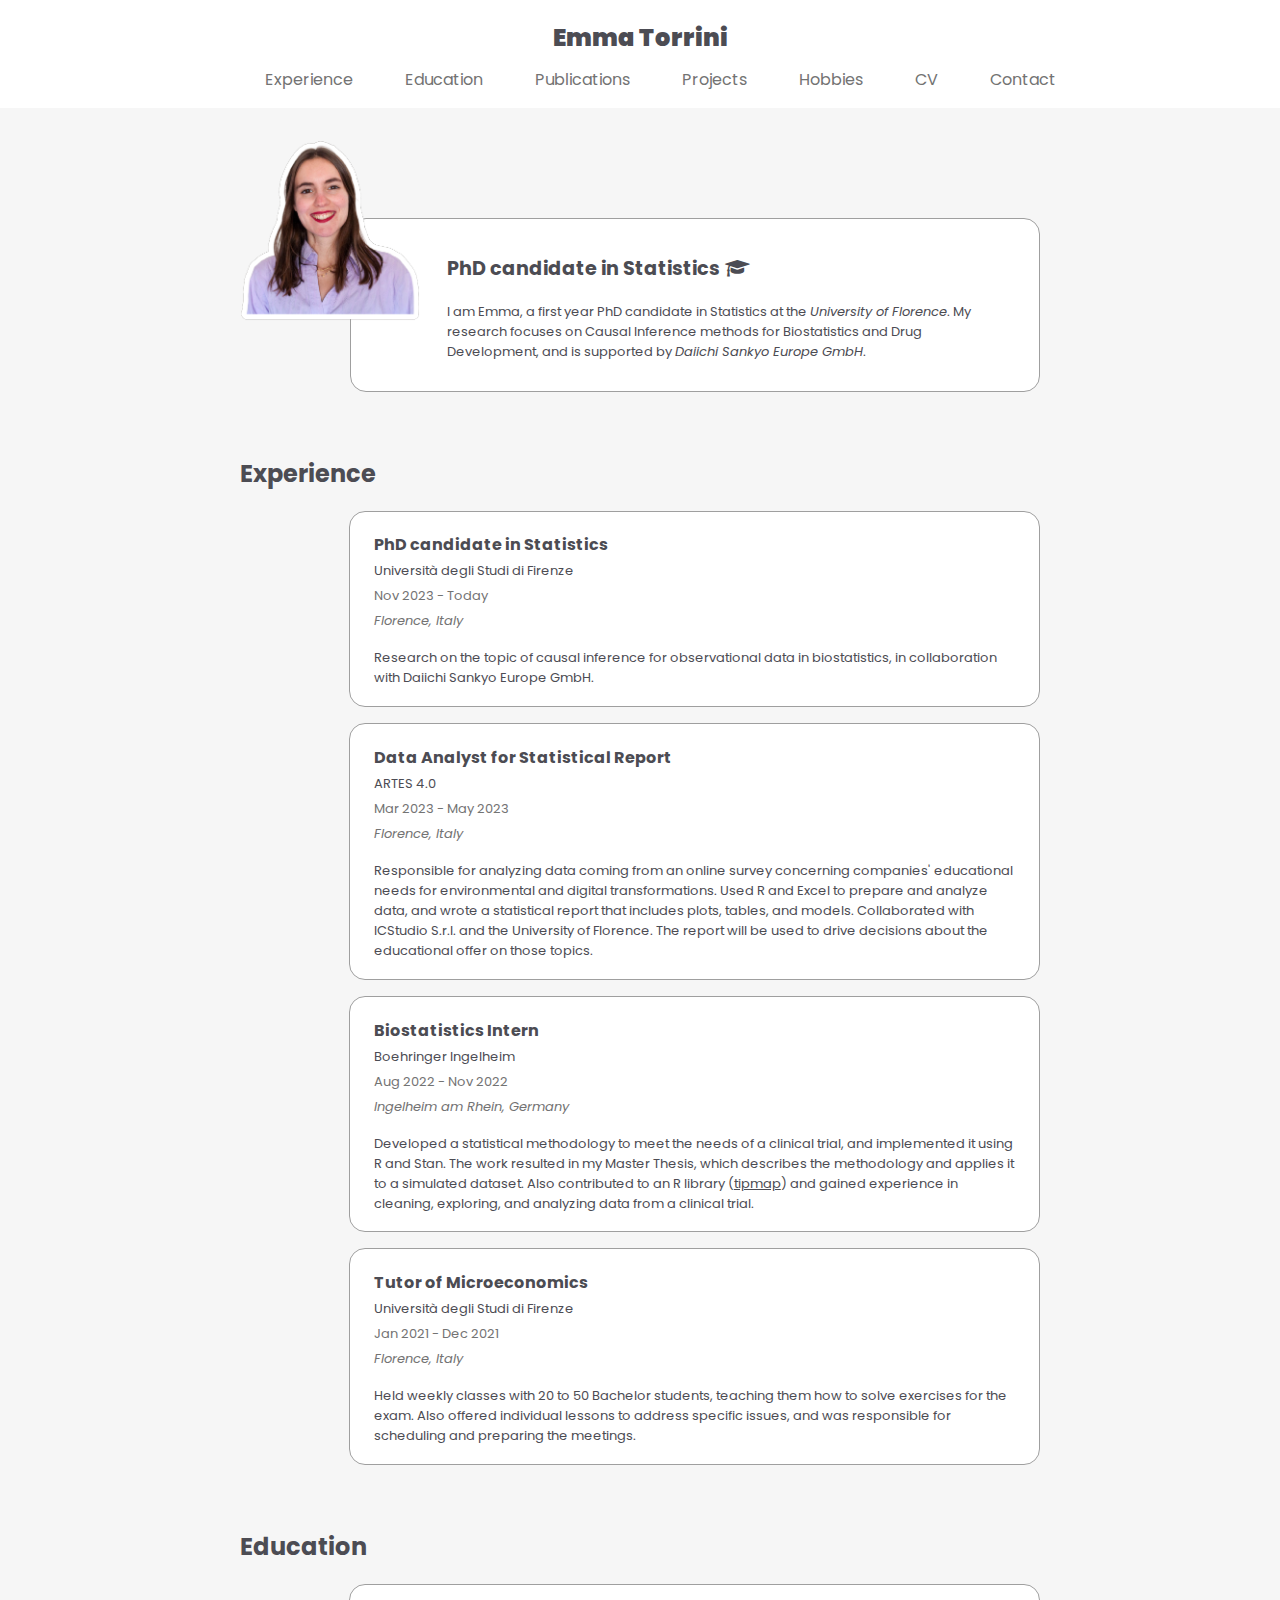
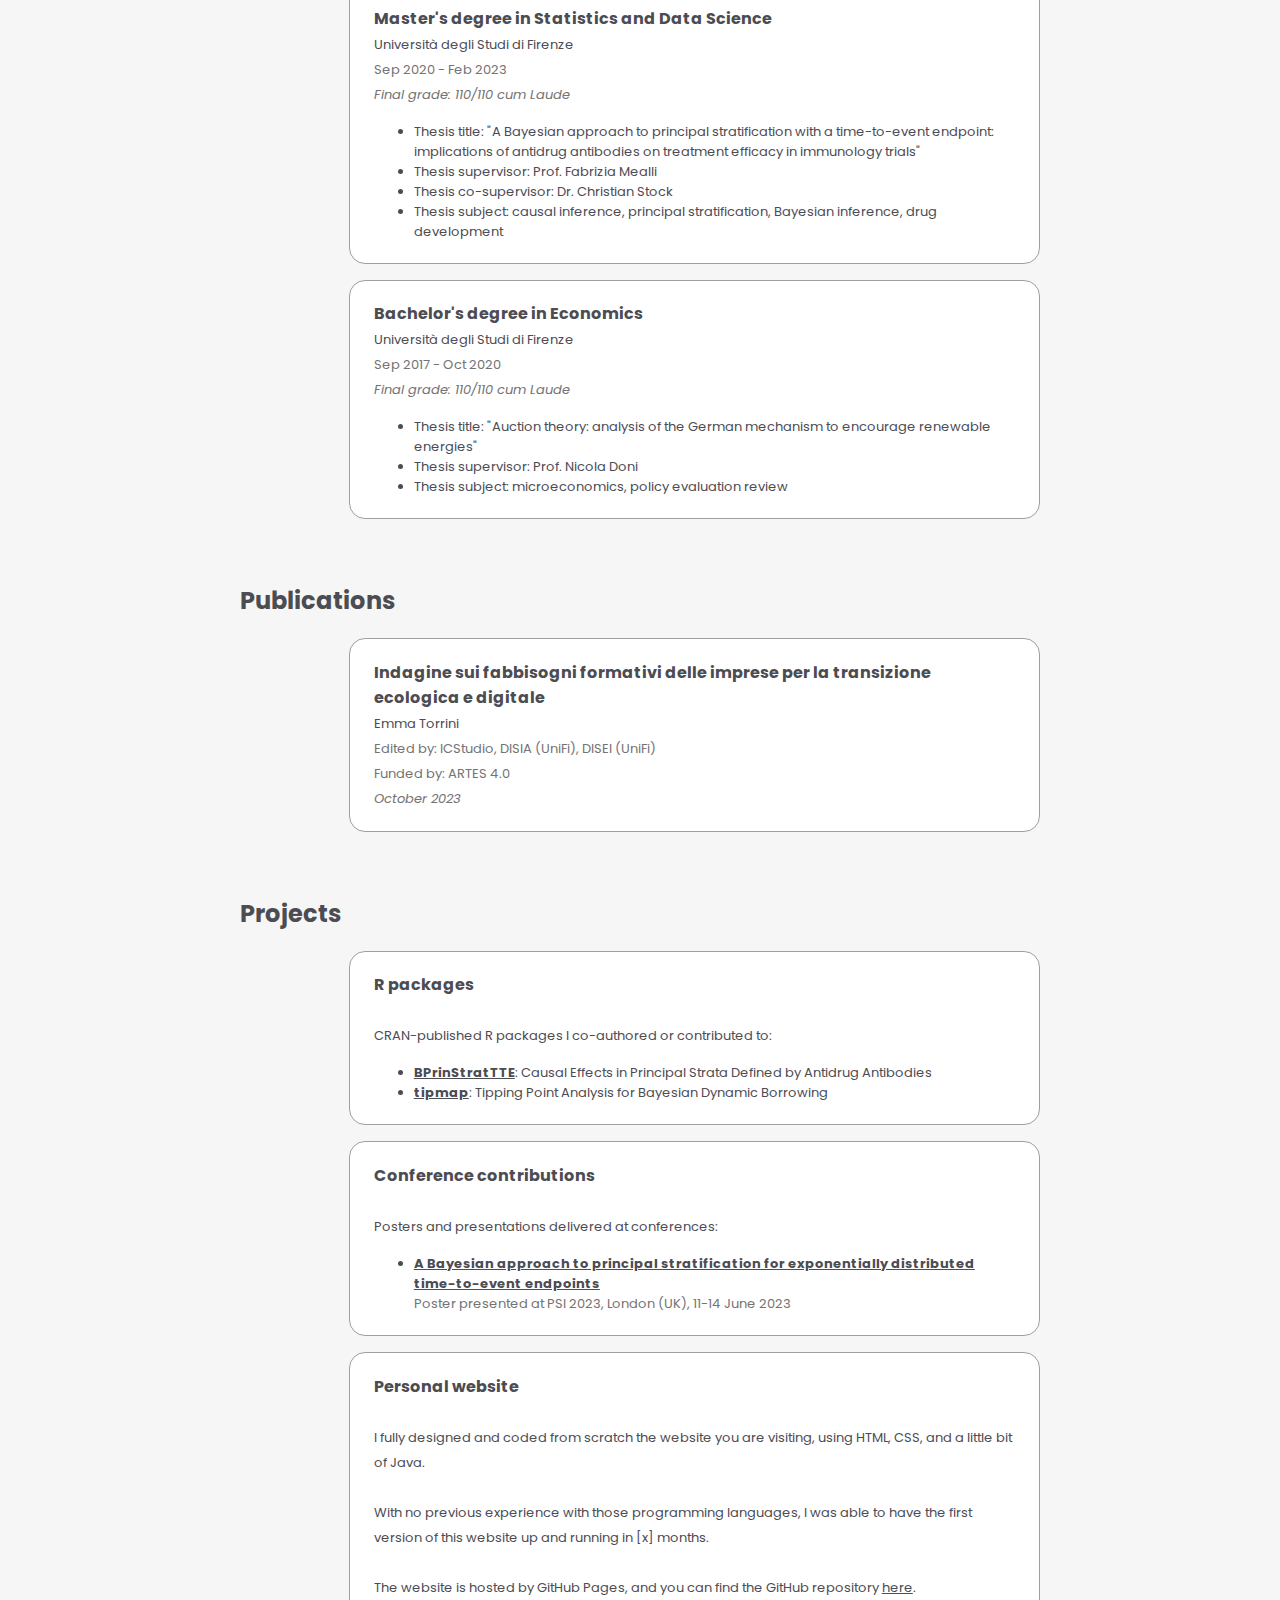
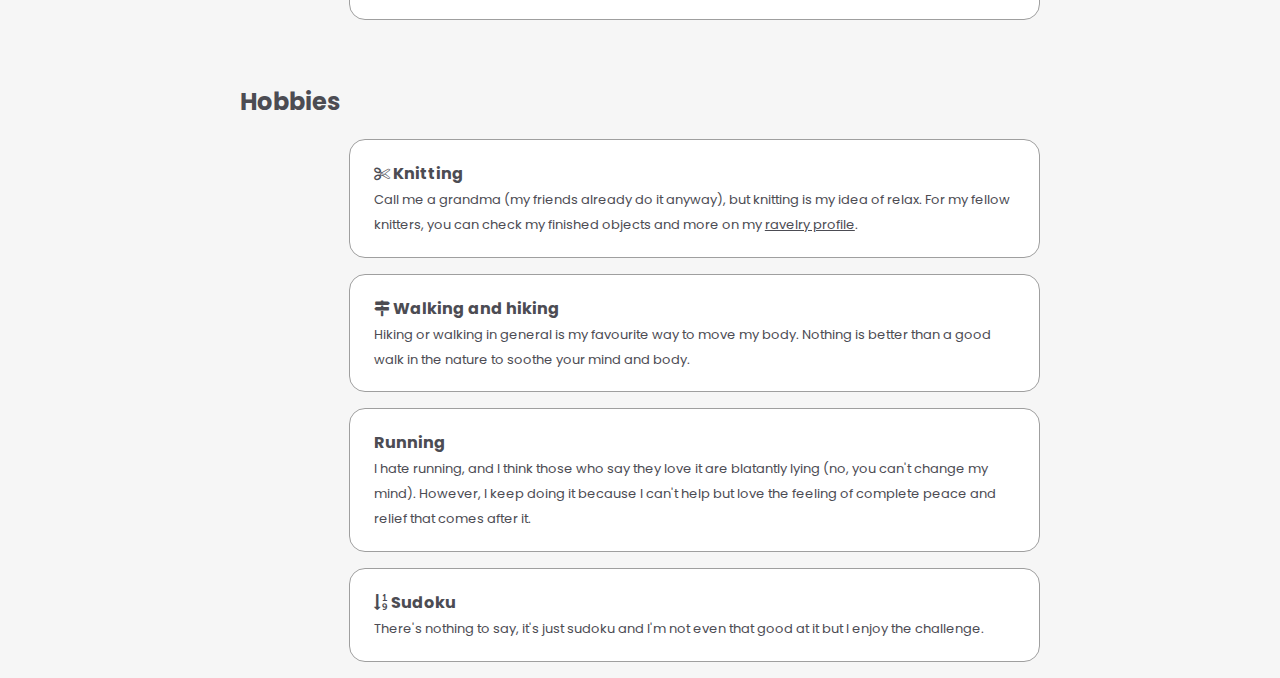
==== index.html @ 738a7b04 "added content to sections" ====
<!DOCTYPE html>
<html lang="en">
<head>
    <meta charset="UTF-8">
    <meta name="viewport" content="width=device-width, initial-scale=1.0">
    <!--Page title-->
    <title>Emma Torrini</title>
    <!--Link to CSS file-->
    <link rel="stylesheet" href="./styles.css">
    <!--Link to Poppins font-->
    <link href='https://fonts.googleapis.com/css?family=Poppins' rel='stylesheet'>
    <!--Link to have FA4 icons-->
    <link rel="stylesheet" href="https://cdnjs.cloudflare.com/ajax/libs/font-awesome/4.7.0/css/font-awesome.min.css">
    <!--Link to have Google icons-->
    <link href="https://fonts.googleapis.com/icon?family=Material+Icons" rel="stylesheet">
</head>
<body>

    <!--NAVIGATION BAR-->
    <header>
        <li id="name"><a href="#headshot" onclick=hideSidebar()><h2><strong>Emma Torrini</strong></h2></a></li>
        <nav>
            <!--Vertical navbar (smaller screens)-->
            <ul class="side-bar">
                <li onclick=hideSidebar()><a href="#"><i class="fa fa-remove"></i></a></li>
                <li><a href="#experience" onclick=hideSidebar()>Experience</a></li>
                <li><a href="#education" onclick=hideSidebar()>Education</a></li>
                <li><a href="#publications" onclick=hideSidebar()>Publications</a></li>
                <li><a href="#projects" onclick=hideSidebar()>Projects</a></li>
                <li><a href="#hobbies" onclick=hideSidebar()>Hobbies</a></li>
                <li><a href="#" onclick=hideSidebar()>CV</a></li>
                <li><a href="#" onclick=hideSidebar()>Contact</a></li>
            </ul>
            <!--Horizontal navbar (wider screens)-->
            <ul>
                <li class="hide-on-mobile"><a href="#experience">Experience</a></li>
                <li class="hide-on-mobile"><a href="#education">Education</a></li>
                <li class="hide-on-mobile"><a href="#publications">Publications</a></li>
                <li class="hide-on-mobile"><a href="#projects">Projects</a></li>
                <li class="hide-on-mobile"><a href="#hobbies">Hobbies</a></li>
                <li class="hide-on-mobile"><a href="#">CV</a></li>
                <li class="hide-on-mobile"><a href="#">Contact</a></li>
                <li class="menu-button" onclick=showSidebar()><a href="#"><i class="fa fa-navicon"></i></a></li>
            </ul>
        </nav>
    </header>

    <!---PRESENTATION-->
    <div>
        <!--Presentation-->
        <div class="presentation">
            <!--Photo (to add contacts see: notion > phd > projects > personal website > icons)-->
            <div>
                <img id="headshot" class="anchor"
                     src="resources/headshot-outline.png" alt="Image">
            </div>
            <!--Presentation-->
            <div id="pres-box">
                <p id="my-title"><strong>PhD candidate in Statistics</strong> 
                                 <i class="fa fa-graduation-cap"></i>
                </p>
                <p id="who-am-i">
                    I am Emma, a first year PhD candidate in Statistics at the <em>University of Florence</em>. 
                    My research focuses on Causal Inference methods for Biostatistics and Drug Development, and is supported by <em>Daiichi Sankyo Europe GmbH</em>. 
                </p>
            </div>
        </div>

        <!--EXPERIENCE-->
        <div class="two-col anchor" id="experience">
            <div>
                <h2>Experience</h2>
            </div>
            <!--Phd Statistics-->
            <div class="white-box">
                <p>
                    <strong>PhD candidate in Statistics</strong> <br>
                    <span class="institution">Università degli Studi di Firenze</span> <br>
                    <span class="details">
                        Nov 2023 - Today <br>
                        <em>Florence, Italy</em>
                    </span>
                </p>
                <p class="description">
                    Research on the topic of causal inference for observational data in biostatistics, in collaboration with Daiichi Sankyo Europe GmbH.
                </p>
            </div>
            <!--ARTES-->
            <div class="white-box">
                <p>
                    <strong>Data Analyst for Statistical Report</strong> <br>
                    <span class="institution">ARTES 4.0</span> <br>
                    <span class="details">
                        Mar 2023 - May 2023 <br>
                        <em>Florence, Italy</em>
                    </span>
                </p>
                <p class="description">
                    Responsible for analyzing data coming from an online survey concerning companies' educational needs for environmental and digital transformations. Used R and Excel to prepare and analyze data, and wrote a statistical report that includes plots, tables, and models. Collaborated with ICStudio S.r.l. and the University of Florence. The report will be used to drive decisions about the educational offer on those topics.
                </p>
            </div>
            <!--Boehringer-->
            <div class="white-box">
                <p>
                    <strong>Biostatistics Intern</strong> <br>
                    <span class="institution">Boehringer Ingelheim</span> <br>
                    <span class="details">
                        Aug 2022 - Nov 2022 <br>
                        <em>Ingelheim am Rhein, Germany</em>
                    </span>
                </p>
                <p class="description">
                    Developed a statistical methodology to meet the needs of a clinical trial, and implemented it using R and Stan. The work resulted in my Master Thesis, which describes the methodology and applies it to a simulated dataset. Also contributed to an R library (<a href="https://cran.r-project.org/web/packages/tipmap/index.html" target="_blank">tipmap</a>) and gained experience in cleaning, exploring, and analyzing data from a clinical trial.
                </p>
            </div>
            <!--Tutor Micro-->
            <div class="white-box">
                <p>
                    <strong>Tutor of Microeconomics</strong> <br>
                    <span class="institution">Università degli Studi di Firenze</span> <br>
                    <span class="details">
                        Jan 2021 - Dec 2021 <br>
                        <em>Florence, Italy</em>
                    </span>
                </p>
                <p class="description">
                    Held weekly classes with 20 to 50 Bachelor students, teaching them how to solve exercises for the exam. Also offered individual lessons to address specific issues, and was responsible for scheduling and preparing the meetings.
                </p>
            </div>
        </div>

        <!--EDUCATION-->
        <div class="two-col following-sect anchor" id="education">
            <div>
                <h2>Education</h2>
            </div>
            <!--Magistrale-->
            <div class="white-box">
                <p>
                    <strong>Master's degree in Statistics and Data Science</strong> <br>
                    <span class="institution">Università degli Studi di Firenze</span> <br>
                    <span class="details">
                        Sep 2020 - Feb 2023 <br>
                        <em>Final grade: 110/110 cum Laude</em>
                    </span>
                </p>
                <p class="description">
                    <ul class="description">
                        <li>Thesis title: "A Bayesian approach to principal stratification with a time-to-event endpoint: implications of antidrug antibodies on treatment efficacy in immunology trials"</li>
                        <li>Thesis supervisor: Prof. Fabrizia Mealli</li>
                        <li>Thesis co-supervisor: Dr. Christian Stock</li>
                        <li>Thesis subject: causal inference, principal stratification, Bayesian inference, drug development</li>
                    </ul> 
                </p>
            </div>
            <!--Triennale-->
            <div class="white-box">
                <p>
                    <strong>Bachelor's degree in Economics</strong> <br>
                    <span class="institution">Università degli Studi di Firenze</span> <br>
                    <span class="details">
                        Sep 2017 - Oct 2020 <br>
                        <em>Final grade: 110/110 cum Laude</em>
                    </span>
                </p>
                <p class="description">
                    <ul class="description">
                        <li>Thesis title: "Auction theory: analysis of the German mechanism to encourage renewable energies"</li>
                        <li>Thesis supervisor: Prof. Nicola Doni</li>
                        <li>Thesis subject: microeconomics, policy evaluation review</li>
                    </ul> 
                </p>
            </div>
        </div>
    
        <!--PUBLICATIONS-->
        <div class="two-col following-sect anchor" id="publications">
            <div>
                <h2>Publications</h2>
            </div>
            <!--ARTES report-->
            <a class="block-link" href="pages/artes-fabbform/artes-fabbform.html">
                <div class="white-box">
                    <p>
                        <strong>Indagine sui fabbisogni formativi delle imprese per la transizione ecologica e digitale</strong> <br>
                        <span class="institution">
                            Emma Torrini
                        </span> <br>
                        <span class="details">
                            Edited by: ICStudio, DISIA (UniFi), DISEI (UniFi) <br>
                            Funded by: ARTES 4.0 <br>
                            <em>October 2023</em>
                        </span>
                    </p>
                </div>
            </a>
        </div>

        <!--PROJECTS-->
        <div class="two-col following-sect anchor" id="projects">
            <div>
                <h2>Projects</h2>
            </div>
            <!--R packages-->
            <div class="white-box">
                <p>
                    <strong>R packages</strong> <br> <br>
                    <span class="description">
                        CRAN-published R packages I co-authored or contributed to:
                    </span>
                    <ul class="description">
                        <li>
                            <a href="https://cran.r-project.org/web/packages/BPrinStratTTE/index.html" target="_blank"><strong>BPrinStratTTE</strong></a>: Causal Effects in Principal Strata Defined by Antidrug Antibodies
                        </li>
                        <li>
                            <a href="https://cran.r-project.org/web/packages/tipmap/index.html" target="_blank"><strong>tipmap</strong></a>: Tipping Point Analysis for Bayesian Dynamic Borrowing
                        </li>
                    </ul>
                </p>
            </div>
            <!--Conference contributions-->
            <div class="white-box">
                <p>
                    <strong>Conference contributions</strong> <br> <br>
                    <span class="description">
                        Posters and presentations delivered at conferences:
                    </span>
                    <ul class="description">
                        <li>
                            <a href="pages/psi-poster/psi-poster.html"><strong>A Bayesian approach to principal stratification for exponentially distributed time-to-event endpoints</strong></a> <br>
                            <span class="details">
                                Poster presented at PSI 2023, London (UK), 11-14 June 2023
                            </span>
                        </li>
                    </ul>
                </p>
            </div>
            <!--Personal website-->
            <div class="white-box">
                <p>
                    <strong>Personal website</strong> <br> <br>
                    <span class="description">
                        I fully designed and coded from scratch the website you are visiting, using HTML, CSS, and a little bit of Java. <br> <br>
                        With no previous experience with those programming languages, I was able to have the first version of this website up and running in [x] months. <br> <br>
                        The website is hosted by GitHub Pages, and you can find the GitHub repository <a href="https://github.com/emmatorrini/emmatorrini.github.io" target="_blank">here</a>.
                    </span>
                </p>
            </div>
        </div>

        <!--HOBBIES-->
        <div class="two-col following-sect anchor" id="hobbies">
            <div>
                <h2>Hobbies</h2>
            </div>
            <div class="white-box">
                <p>
                    <strong><i class="fa fa-cut"></i> Knitting</strong> <br>
                    <span class="description">
                        Call me a grandma (my friends already do it anyway), but knitting is my idea of relax. For my fellow knitters, you can check my finished objects and more on my <a href="https://www.ravelry.com/people/emmatorrini">ravelry profile</a>.
                    </span>
                </p>
            </div>
            <div class="white-box">
                <p>
                    <strong><i class="fa fa-map-signs"></i> Walking and hiking</strong> <br>
                    <span class="description">
                        Hiking or walking in general is my favourite way to move my body. Nothing is better than a good walk in the nature to soothe your mind and body.  
                    </span>
                </p>
            </div>
            <div class="white-box">
                <p>
                    <strong>Running</strong> <br>
                    <span class="description">
                        I hate running, and I think those who say they love it are blatantly lying (no, you can't change my mind). However, I keep doing it because I can't help but love the feeling of complete peace and relief that comes after it. 
                    </span>
                </p>
            </div>
            <div class="white-box">
                <p>
                    <strong><i class="fa fa-sort-numeric-asc"></i> Sudoku</strong> <br>
                    <span class="description">
                        There's nothing to say, it's just sudoku and I'm not even that good at it but I enjoy the challenge.  
                    </span>
                </p>
            </div>
        </div>
    </div>
    
    <script>
        function showSidebar() {
            const sidebar = document.querySelector('.side-bar')
            sidebar.style.display = 'flex'
        }
        function hideSidebar() {
            const sidebar = document.querySelector('.side-bar')
            sidebar.style.display = 'none'
        }
    </script>
</body>
</html>
---- styles.css ----
body{
    min-height: 100vh;
    background-color: #f6f6f6;
    color: #4c4c53;
    font-family: 'Poppins', sans-serif;
    margin: 0;
    border: 0;
    padding: 0;
    width: 100%;
}

a {
    color: inherit;
    font-size: inherit;
}

/*--- Navigation bar (start) ---*/

header {
    background-color: #ffffff;
    display: flex;
    flex-direction: column;
    align-items: center;
    width: 100%;
    position: sticky; top: 0;
    z-index: 999;
}

#name li, #name a {
    font-family: "Poppins", sans-serif;
    color: #4c4c53;
    text-decoration: none;
}

#name {
    list-style: none;
    margin-bottom: -1.5rem;
}

#name:hover {
    cursor: pointer;
}

nav li, nav a {
    font-family: "Poppins", sans-serif;
    color: #737373;
    text-decoration: none;
}

nav ul {
    list-style: none;
}

nav li {
    display: inline-block;
    padding: 0rem 1.5rem;
    color: #737373;
    text-decoration: none;
}

nav li a {
    transition: all 0.3s ease 0s;
}

nav li a:hover {
    font-weight: bold;
}

/* Navigation bar (end) */

/* Responsive navigation bar (start) */

.side-bar {
    position: fixed;
    top: 0;
    right: 0;
    height: 100vh;
    width: 250px;
    z-index: 999;
    background-color: #ffffff;
    display: none;
    flex-direction: column;
    align-items: flex-start;
    justify-content: flex-start;
    gap: 1rem;
}

.side-bar li {
    width: 100%;
}

.side-bar a {
    width: 100%;
}

.menu-button {
    display: none;
}

@media (max-width: 1000px) {
    .hide-on-mobile {
        display: none;
    }
    .menu-button {
        display: block;
    }
    header {
        flex-direction: row;
        align-items: center;
    }
    #name {
        margin-right: auto;
        margin-left: 1.5rem;
    }
}

/* Responsive navigation bar (end) */

.presentation {
    position: relative;
    display: block;
}

#headshot {
    position: relative; 
    top: 2rem;
    left: 15rem;
    z-index: 2; /* Set a higher z-index for headshot to bring it to the foreground */
    width: 180px;
    height: auto;
}

#pres-box {
    background-color: #ffffff;
    margin-top: 5rem; margin-bottom: 5rem;
    margin-left: 20rem; margin-right: 15rem;
    padding-top: 1rem; padding-bottom: 1rem; 
    padding-left: 6rem; padding-right: 2rem;
    border: solid 0.05rem;
    border-color: #9f9f9f;
    border-radius: 1rem;
    position: absolute; 
    top: 30px;
    left: 30px;
    z-index: 1;
}

/* "Responsive" presentation (start) */

@media (max-width: 1010px) {
    #pres-box {
        margin-left: 15rem; 
        margin-right: 10rem;
    }
    #headshot {
        top: 2rem;
        left: 10rem;
        width: 180px;
        height: auto;
    }
}

@media (max-width: 850px) {
    #pres-box {
        margin-left: 10rem; 
        margin-right: 5rem;
    }
    #headshot {
        top: 2rem;
        left: 5rem;
        width: 180px;
        height: auto;
    }
}

@media (max-width: 690px) {
    #pres-box {
        margin-left: 5rem; 
        margin-right: 1rem;
    }
    #headshot {
        top: 2rem;
        left: 1rem;
        width: 180px;
        height: auto;
    }
}

@media (max-width: 450px) {
    #pres-box {
        margin-top: 5.5rem;
        margin-left: 3rem; 
        margin-right: 3rem;
        padding: 1rem 2rem;
    }
    #headshot {
        top: 1rem;
        left: 2rem;
        width: 130px;
        height: auto;
    }
}

/* "Responsive" presentation (end) */

#my-title {
    font-size: 1.2rem;
}

#who-am-i {
    font-size: small;
    color: #4c4c53;
}


/*--- Sections (start) ---*/

/* Two-columns layout */

.two-col {
    clear: both;
    margin-left: 15rem; margin-right: 15rem;
    margin-top: 10rem;
}

.white-box {
    background-color: #ffffff;
    /* margin-top: 5rem; margin-bottom: 5rem; */
    margin-bottom: 1rem;
    margin-left: 6.8rem; 
    padding-left: 1.5rem; padding-right: 1.5rem;
    padding-top: 0.3rem; padding-bottom: 0.3rem;
    /* padding-top: 1rem; padding-bottom: 1rem; 
    padding-left: 6rem; padding-right: 2rem; */
    border: solid 0.05rem;
    border-color: #9f9f9f;
    border-radius: 1rem;
    top: 30px;
    left: 30px;
    z-index: 1;
}

.following-sect {
    margin-top: 4rem;
}

.anchor { /*so that the navbar does not hide the title when accessing with the link in the navbar*/
    scroll-margin-top: 140px;
}

/*--- Blocks font style and size ---*/

.institution {
    font-size: small;
    color: #4c4c53;
}

.details {
    font-size: small;
    color: #737373;
}

.description {
    font-size: small;
    color: #4c4c53;
}

.block-link {
    text-decoration: none;
}

/*--- Sections (end) ---*/
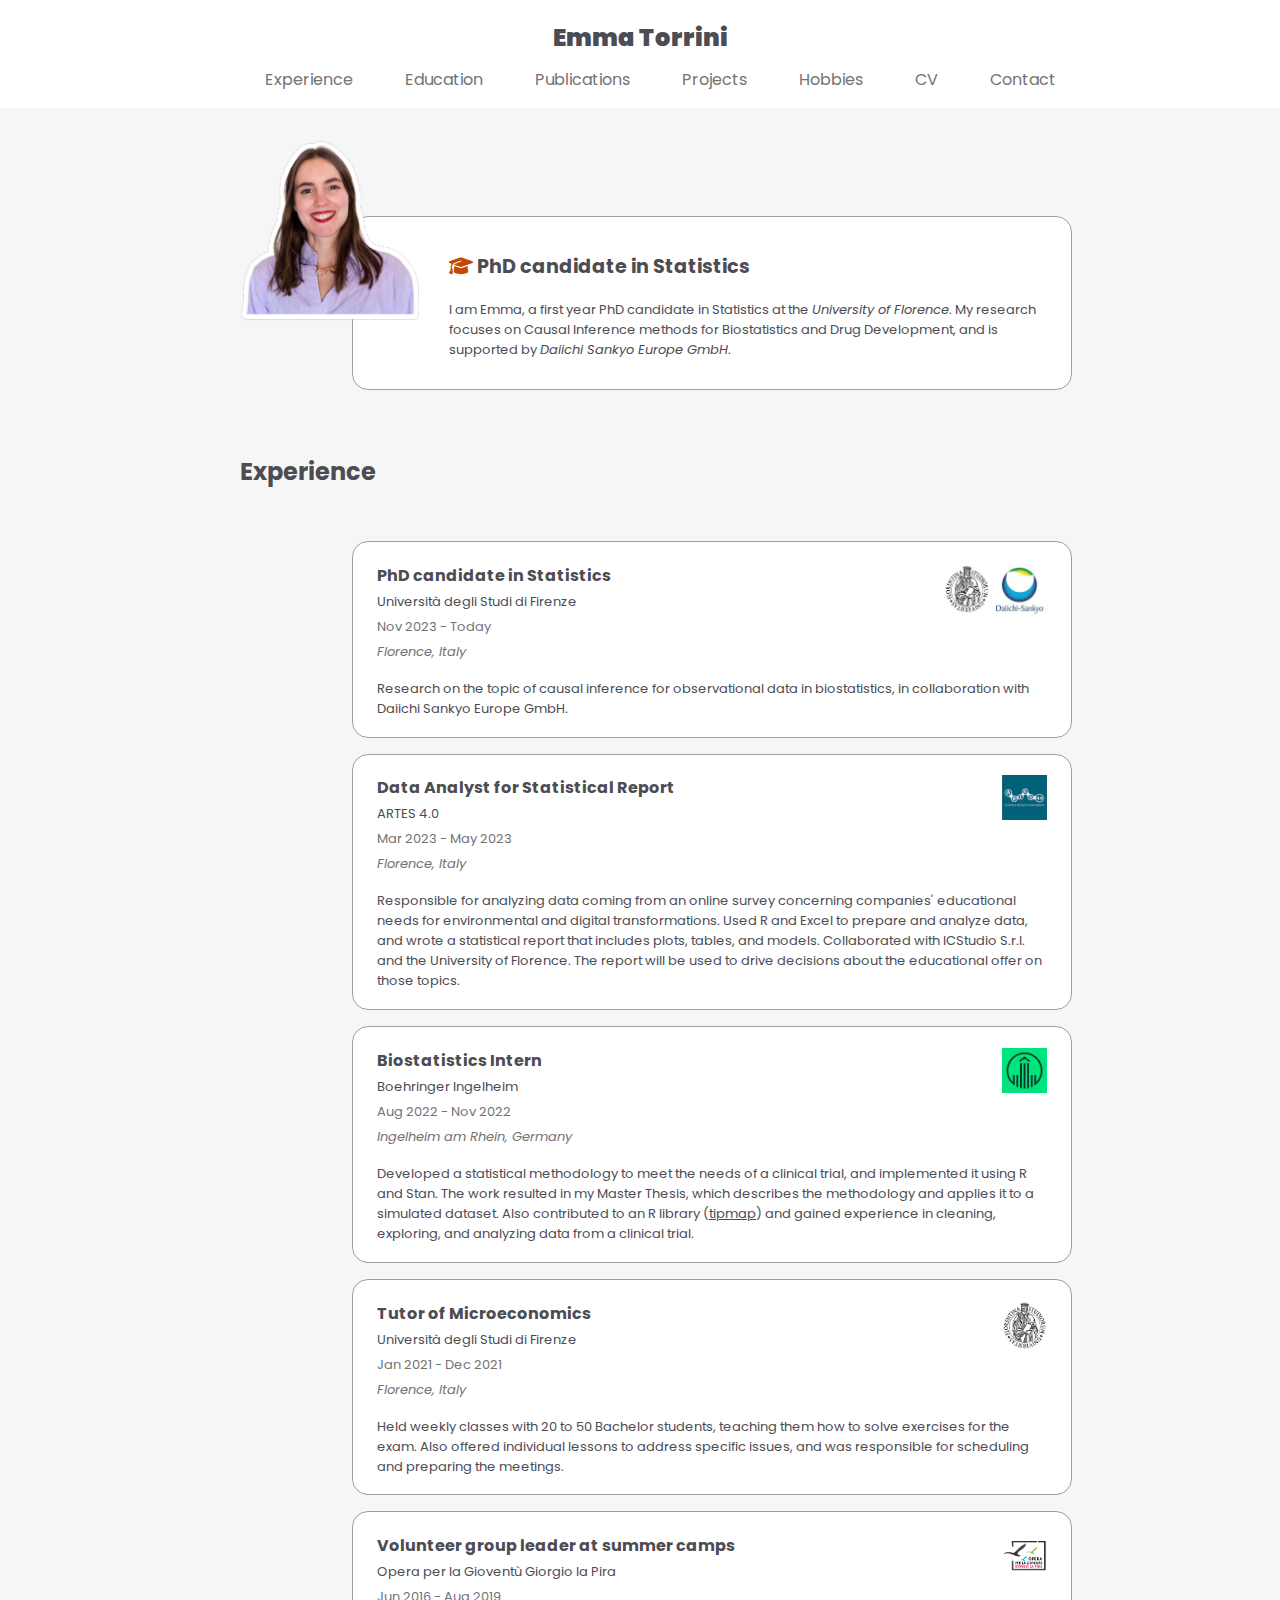
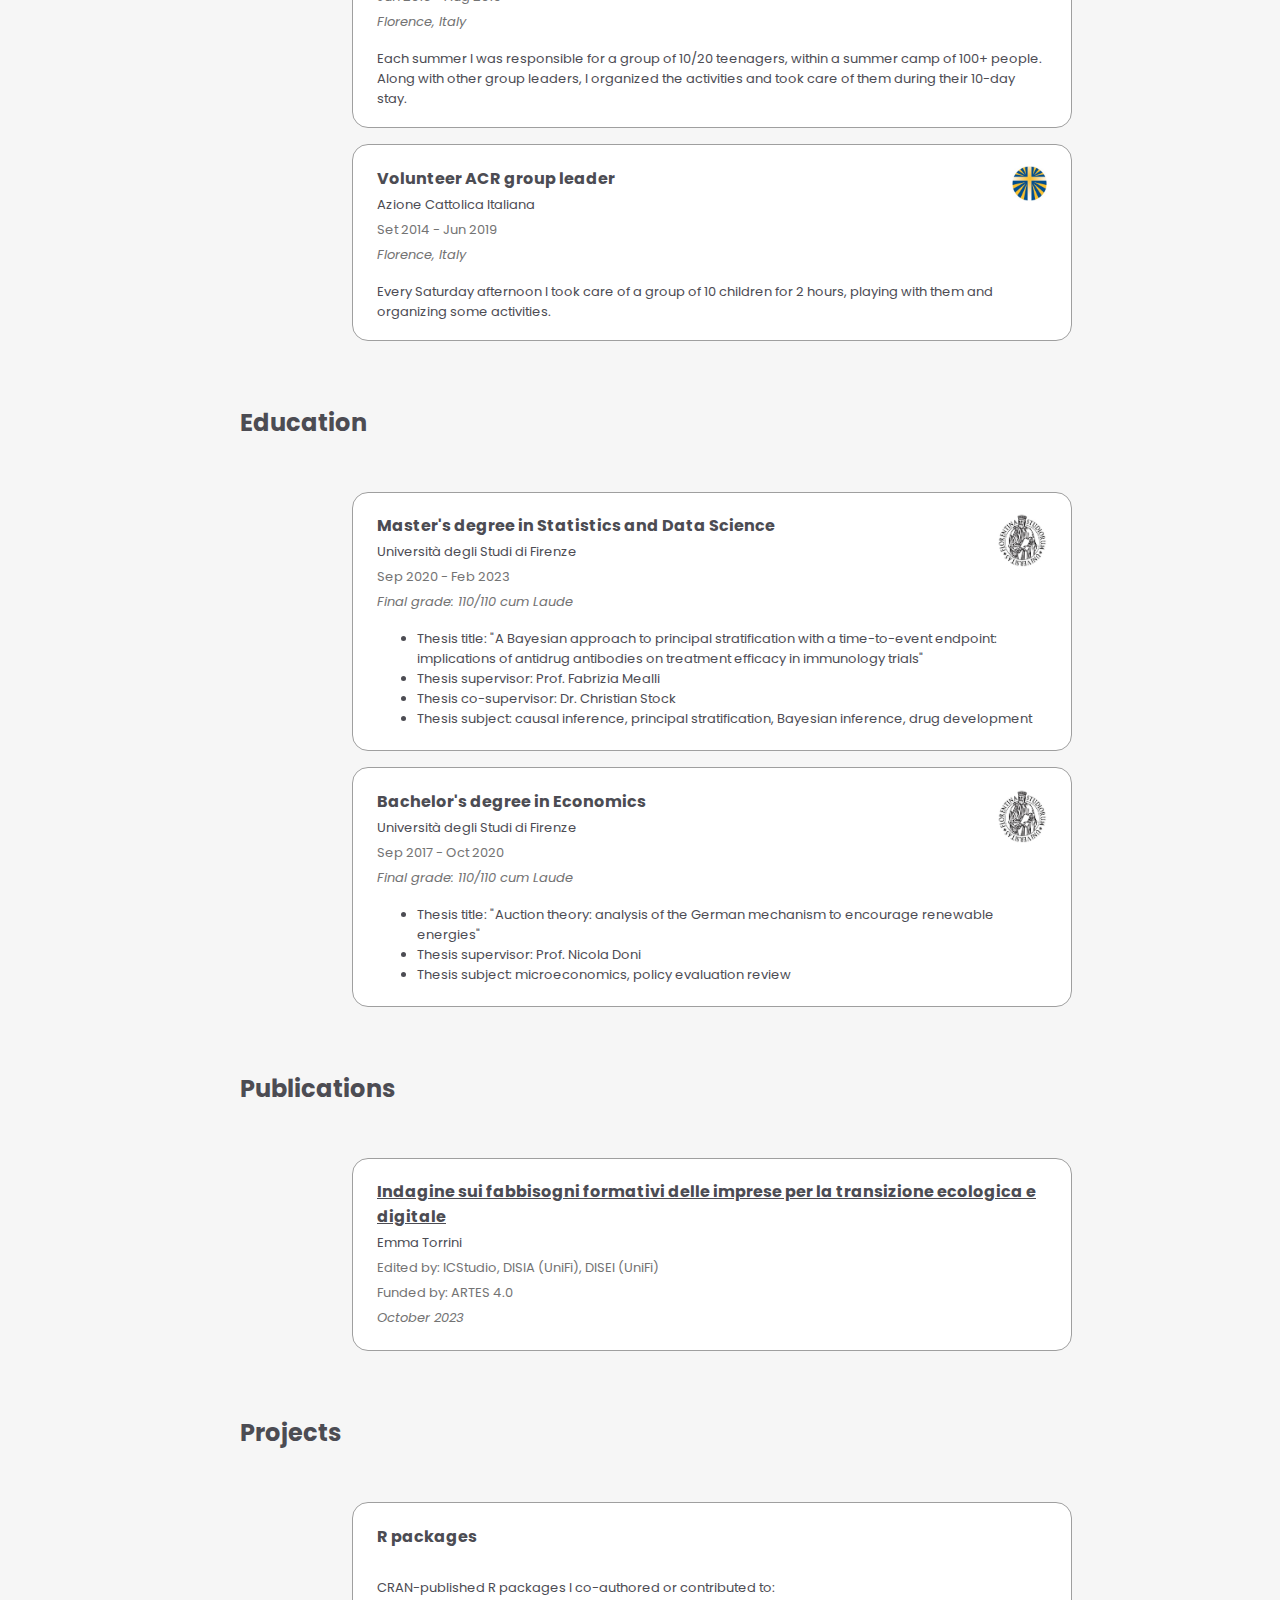
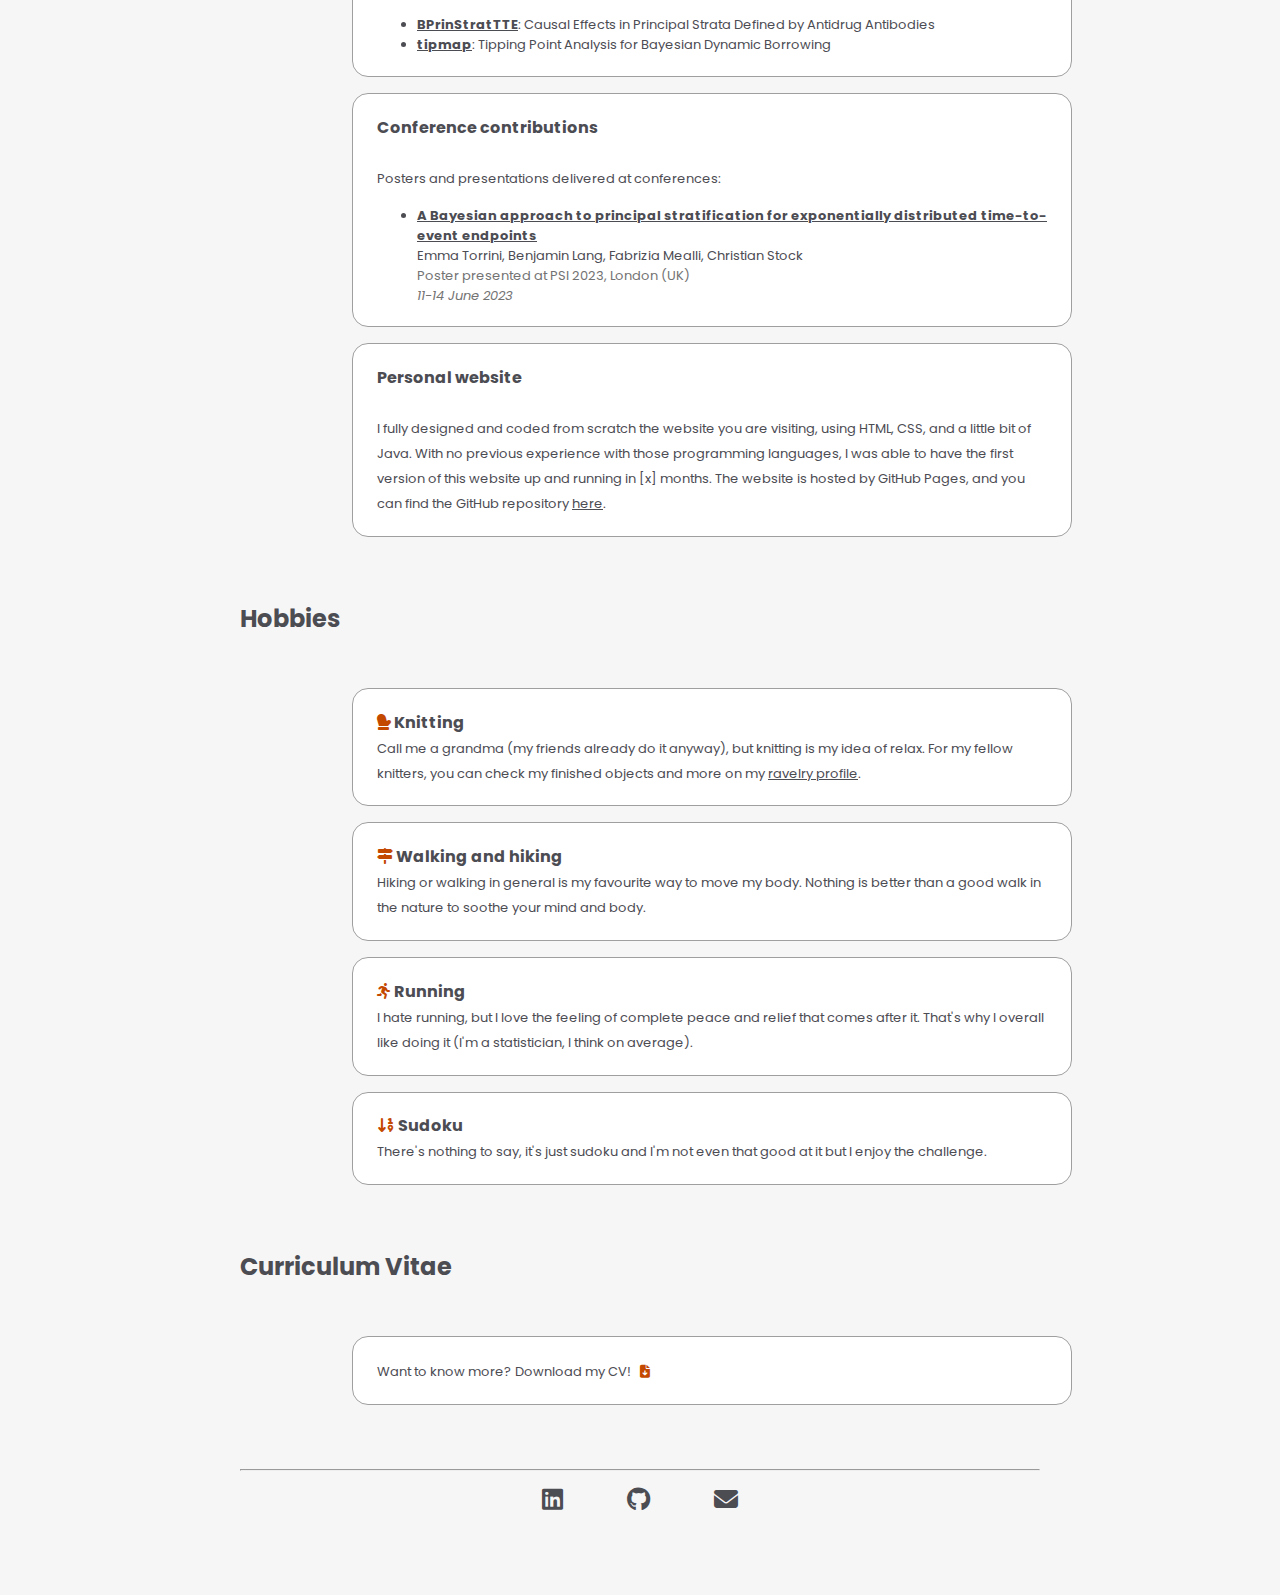
==== commit 91793a36: "reactive" ====
--- a/index.html
+++ b/index.html
@@ -9,9 +9,11 @@
     <link rel="stylesheet" href="./styles.css">
     <!--Link to Poppins font-->
     <link href='https://fonts.googleapis.com/css?family=Poppins' rel='stylesheet'>
-    <!--Link to have FA4 icons-->
+    <!--Link to FA4 icons-->
     <link rel="stylesheet" href="https://cdnjs.cloudflare.com/ajax/libs/font-awesome/4.7.0/css/font-awesome.min.css">
-    <!--Link to have Google icons-->
+    <!--Link to FA6 icons-->
+    <link rel="stylesheet" href="https://cdnjs.cloudflare.com/ajax/libs/font-awesome/6.5.1/css/all.min.css">
+    <!--Link to Google icons-->
     <link href="https://fonts.googleapis.com/icon?family=Material+Icons" rel="stylesheet">
 </head>
 <body>
@@ -28,26 +30,25 @@
                 <li><a href="#publications" onclick=hideSidebar()>Publications</a></li>
                 <li><a href="#projects" onclick=hideSidebar()>Projects</a></li>
                 <li><a href="#hobbies" onclick=hideSidebar()>Hobbies</a></li>
-                <li><a href="#" onclick=hideSidebar()>CV</a></li>
-                <li><a href="#" onclick=hideSidebar()>Contact</a></li>
+                <li><a href="#cv" onclick=hideSidebar()>CV</a></li>
+                <li><a href="#contact" onclick=hideSidebar()>Contact</a></li>
             </ul>
             <!--Horizontal navbar (wider screens)-->
-            <ul>
+            <ul id="horizontal-bar">
                 <li class="hide-on-mobile"><a href="#experience">Experience</a></li>
                 <li class="hide-on-mobile"><a href="#education">Education</a></li>
                 <li class="hide-on-mobile"><a href="#publications">Publications</a></li>
                 <li class="hide-on-mobile"><a href="#projects">Projects</a></li>
                 <li class="hide-on-mobile"><a href="#hobbies">Hobbies</a></li>
-                <li class="hide-on-mobile"><a href="#">CV</a></li>
-                <li class="hide-on-mobile"><a href="#">Contact</a></li>
+                <li class="hide-on-mobile"><a href="#cv">CV</a></li>
+                <li class="hide-on-mobile"><a href="#contact">Contact</a></li>
                 <li class="menu-button" onclick=showSidebar()><a href="#"><i class="fa fa-navicon"></i></a></li>
             </ul>
         </nav>
     </header>
 
-    <!---PRESENTATION-->
     <div>
-        <!--Presentation-->
+        <!--PRESENTATION-->
         <div class="presentation">
             <!--Photo (to add contacts see: notion > phd > projects > personal website > icons)-->
             <div>
@@ -56,8 +57,8 @@
             </div>
             <!--Presentation-->
             <div id="pres-box">
-                <p id="my-title"><strong>PhD candidate in Statistics</strong> 
-                                 <i class="fa fa-graduation-cap"></i>
+                <p id="my-title"><strong> <i class="fa fa-graduation-cap acc-col"></i> 
+                    PhD candidate in Statistics</strong> 
                 </p>
                 <p id="who-am-i">
                     I am Emma, a first year PhD candidate in Statistics at the <em>University of Florence</em>. 
@@ -67,12 +68,13 @@
         </div>
 
         <!--EXPERIENCE-->
-        <div class="two-col anchor" id="experience">
+        <div class="two-col first-sect anchor" id="experience">
             <div>
                 <h2>Experience</h2>
             </div>
             <!--Phd Statistics-->
             <div class="white-box">
+                <img src="resources/unifi-daiichi-logo.png" alt="Logo UniFi and Daiichi Sankyo", width="105">
                 <p>
                     <strong>PhD candidate in Statistics</strong> <br>
                     <span class="institution">Università degli Studi di Firenze</span> <br>
@@ -87,6 +89,7 @@
             </div>
             <!--ARTES-->
             <div class="white-box">
+                <img src="resources/artes-logo.jpg" alt="Logo ARTES 4.0", width="45">
                 <p>
                     <strong>Data Analyst for Statistical Report</strong> <br>
                     <span class="institution">ARTES 4.0</span> <br>
@@ -101,6 +104,7 @@
             </div>
             <!--Boehringer-->
             <div class="white-box">
+                <img src="resources/bi-logo.jpg" alt="Logo Boehringer Ingelheim", width="45">
                 <p>
                     <strong>Biostatistics Intern</strong> <br>
                     <span class="institution">Boehringer Ingelheim</span> <br>
@@ -115,6 +119,7 @@
             </div>
             <!--Tutor Micro-->
             <div class="white-box">
+                <img src="resources/unifi-logo.jpg" alt="Logo UniFi", width="45">
                 <p>
                     <strong>Tutor of Microeconomics</strong> <br>
                     <span class="institution">Università degli Studi di Firenze</span> <br>
@@ -127,6 +132,36 @@
                     Held weekly classes with 20 to 50 Bachelor students, teaching them how to solve exercises for the exam. Also offered individual lessons to address specific issues, and was responsible for scheduling and preparing the meetings.
                 </p>
             </div>
+            <!--Opera La Pira-->
+            <div class="white-box">
+                <img src="resources/opera-logo.png" alt="Logo Opera La Pira", width="45">
+                <p>
+                    <strong>Volunteer group leader at summer camps</strong> <br>
+                    <span class="institution">Opera per la Gioventù Giorgio la Pira</span> <br>
+                    <span class="details">
+                        Jun 2016 - Aug 2019 <br>
+                        <em>Florence, Italy</em>
+                    </span>
+                </p>
+                <p class="description">
+                    Each summer I was responsible for a group of 10/20 teenagers, within a summer camp of 100+ people. Along with other group leaders, I organized the activities and took care of them during their 10-day stay.
+                </p>
+            </div>
+            <!--ACR-->
+            <div class="white-box">
+                <img src="resources/ac-logo.jpg" alt="Logo ACR", width="35">
+                <p>
+                    <strong>Volunteer ACR group leader</strong> <br>
+                    <span class="institution">Azione Cattolica Italiana</span> <br>
+                    <span class="details">
+                        Set 2014 - Jun 2019 <br>
+                        <em>Florence, Italy</em>
+                    </span>
+                </p>
+                <p class="description">
+                    Every Saturday afternoon I took care of a group of 10 children for 2 hours, playing with them and organizing some activities.
+                </p>
+            </div>
         </div>
 
         <!--EDUCATION-->
@@ -136,6 +171,7 @@
             </div>
             <!--Magistrale-->
             <div class="white-box">
+                <img src="resources/unifi-logo.jpg" alt="Logo UniFi", width="50">
                 <p>
                     <strong>Master's degree in Statistics and Data Science</strong> <br>
                     <span class="institution">Università degli Studi di Firenze</span> <br>
@@ -155,6 +191,7 @@
             </div>
             <!--Triennale-->
             <div class="white-box">
+                <img src="resources/unifi-logo.jpg" alt="Logo UniFi", width="50">
                 <p>
                     <strong>Bachelor's degree in Economics</strong> <br>
                     <span class="institution">Università degli Studi di Firenze</span> <br>
@@ -179,21 +216,21 @@
                 <h2>Publications</h2>
             </div>
             <!--ARTES report-->
-            <a class="block-link" href="pages/artes-fabbform/artes-fabbform.html">
-                <div class="white-box">
-                    <p>
+            <div class="white-box">
+                <p>
+                    <a href="pages/artes-fabbform/artes-fabbform.html">
                         <strong>Indagine sui fabbisogni formativi delle imprese per la transizione ecologica e digitale</strong> <br>
-                        <span class="institution">
-                            Emma Torrini
-                        </span> <br>
-                        <span class="details">
-                            Edited by: ICStudio, DISIA (UniFi), DISEI (UniFi) <br>
-                            Funded by: ARTES 4.0 <br>
-                            <em>October 2023</em>
-                        </span>
-                    </p>
-                </div>
-            </a>
+                    </a>
+                    <span class="institution">
+                        Emma Torrini
+                    </span> <br>
+                    <span class="details">
+                        Edited by: ICStudio, DISIA (UniFi), DISEI (UniFi) <br>
+                        Funded by: ARTES 4.0 <br>
+                        <em>October 2023</em>
+                    </span>
+                </p>
+            </div>
         </div>
 
         <!--PROJECTS-->
@@ -228,8 +265,12 @@
                     <ul class="description">
                         <li>
                             <a href="pages/psi-poster/psi-poster.html"><strong>A Bayesian approach to principal stratification for exponentially distributed time-to-event endpoints</strong></a> <br>
+                            <span class="institution">
+                                Emma Torrini, Benjamin Lang, Fabrizia Mealli, Christian Stock <br>
+                            </span>
                             <span class="details">
-                                Poster presented at PSI 2023, London (UK), 11-14 June 2023
+                                Poster presented at PSI 2023, London (UK) <br>
+                                <em>11-14 June 2023</em>
                             </span>
                         </li>
                     </ul>
@@ -240,8 +281,8 @@
                 <p>
                     <strong>Personal website</strong> <br> <br>
                     <span class="description">
-                        I fully designed and coded from scratch the website you are visiting, using HTML, CSS, and a little bit of Java. <br> <br>
-                        With no previous experience with those programming languages, I was able to have the first version of this website up and running in [x] months. <br> <br>
+                        I fully designed and coded from scratch the website you are visiting, using HTML, CSS, and a little bit of Java. 
+                        With no previous experience with those programming languages, I was able to have the first version of this website up and running in [x] months.
                         The website is hosted by GitHub Pages, and you can find the GitHub repository <a href="https://github.com/emmatorrini/emmatorrini.github.io" target="_blank">here</a>.
                     </span>
                 </p>
@@ -255,7 +296,7 @@
             </div>
             <div class="white-box">
                 <p>
-                    <strong><i class="fa fa-cut"></i> Knitting</strong> <br>
+                    <strong><i class="fa-solid fa-mitten acc-col"></i> Knitting</strong> <br>
                     <span class="description">
                         Call me a grandma (my friends already do it anyway), but knitting is my idea of relax. For my fellow knitters, you can check my finished objects and more on my <a href="https://www.ravelry.com/people/emmatorrini">ravelry profile</a>.
                     </span>
@@ -263,7 +304,7 @@
             </div>
             <div class="white-box">
                 <p>
-                    <strong><i class="fa fa-map-signs"></i> Walking and hiking</strong> <br>
+                    <strong><i class="fa fa-map-signs acc-col"></i> Walking and hiking</strong> <br>
                     <span class="description">
                         Hiking or walking in general is my favourite way to move my body. Nothing is better than a good walk in the nature to soothe your mind and body.  
                     </span>
@@ -271,32 +312,74 @@
             </div>
             <div class="white-box">
                 <p>
-                    <strong>Running</strong> <br>
-                    <span class="description">
-                        I hate running, and I think those who say they love it are blatantly lying (no, you can't change my mind). However, I keep doing it because I can't help but love the feeling of complete peace and relief that comes after it. 
-                    </span>
-                </p>
-            </div>
-            <div class="white-box">
-                <p>
-                    <strong><i class="fa fa-sort-numeric-asc"></i> Sudoku</strong> <br>
+                    <strong><i class="fa-solid fa-person-running acc-col"></i> Running</strong> <br>
+                    <span class="description">
+                        I hate running, but I love the feeling of complete peace and relief that comes after it. That's why I overall like doing it (I'm a statistician, I think on average).
+                    </span>
+                </p>
+            </div>
+            <div class="white-box">
+                <p>
+                    <strong><i class="fa fa-sort-numeric-asc acc-col"></i> Sudoku</strong> <br>
                     <span class="description">
                         There's nothing to say, it's just sudoku and I'm not even that good at it but I enjoy the challenge.  
                     </span>
                 </p>
+            </div>
+        </div>
+
+        <!--CV-->
+        <div class="two-col following-sect anchor" id="cv">
+            <div>
+                <h2>Curriculum Vitae</h2>
+            </div>
+            <div class="white-box">
+                <p>
+                    <span class="description">
+                        Want to know more? Download my CV! &nbsp
+                        <a href="resources/cv-english.pdf" download><i class="fa-solid fa-file-arrow-down acc-col"></i></a>
+                    </span>
+                </p>
+            </div>
+        </div>
+
+        <!--CONTACTS-->
+        <div>
+            <div class="following-sect two-col">
+                <hr>
+            </div>
+            <div id="contact">
+                <a href="https://www.linkedin.com/in/emmatorrini/" target="_blank"><i class="fa-brands fa-linkedin"></i></a>
+                <a href="https://github.com/emmatorrini" target="_blank"><i class="fa-brands fa-github"></i></a>
+                <i id="copyEmail" class="fa-solid fa-envelope"></i>
             </div>
         </div>
     </div>
     
     <script>
+        /* Show the side bar */
         function showSidebar() {
             const sidebar = document.querySelector('.side-bar')
             sidebar.style.display = 'flex'
         }
+        /* Hide the side bar */
         function hideSidebar() {
             const sidebar = document.querySelector('.side-bar')
             sidebar.style.display = 'none'
         }
+        /* Copy email address when clicking on the envelope */
+        document.getElementById('copyEmail').addEventListener('click', function () {
+            copyToClipboard('emma.torrini@unifi.it'); 
+            alert('Email address copied to clipboard!');
+        });
+        function copyToClipboard(text) {
+            var textarea = document.createElement('textarea');
+            textarea.value = text;
+            document.body.appendChild(textarea);
+            textarea.select();
+            document.execCommand('copy');
+            document.body.removeChild(textarea);
+        }
     </script>
 </body>
 </html>--- a/styles.css
+++ b/styles.css
@@ -13,6 +13,12 @@
     color: inherit;
     font-size: inherit;
 }
+
+.acc-col { /* accent color */
+    color: #C44900;
+}
+
+/*--- NAVIGATION BAR ---*/
 
 /*--- Navigation bar (start) ---*/
 
@@ -27,7 +33,7 @@
 }
 
 #name li, #name a {
-    font-family: "Poppins", sans-serif;
+    font-family: 'Poppins', sans-serif;
     color: #4c4c53;
     text-decoration: none;
 }
@@ -50,6 +56,10 @@
 nav ul {
     list-style: none;
 }
+
+ul#horizontal-bar .active {
+    font-weight: bold;
+} 
 
 nav li {
     display: inline-block;
@@ -75,7 +85,7 @@
     top: 0;
     right: 0;
     height: 100vh;
-    width: 250px;
+    width: 200px;
     z-index: 999;
     background-color: #ffffff;
     display: none;
@@ -111,10 +121,13 @@
     #name {
         margin-right: auto;
         margin-left: 1.5rem;
+        margin-bottom: 0rem;
     }
 }
 
 /* Responsive navigation bar (end) */
+
+/*--- PRESENTATION ---*/
 
 .presentation {
     position: relative;
@@ -132,22 +145,116 @@
 
 #pres-box {
     background-color: #ffffff;
-    margin-top: 5rem; margin-bottom: 5rem;
+    margin-top: -7rem; margin-bottom: 0rem;
     margin-left: 20rem; margin-right: 15rem;
+    /*margin-top: 5rem; margin-bottom: 5rem;
+    margin-left: 20rem; margin-right: 15rem;*/
     padding-top: 1rem; padding-bottom: 1rem; 
     padding-left: 6rem; padding-right: 2rem;
     border: solid 0.05rem;
     border-color: #9f9f9f;
     border-radius: 1rem;
-    position: absolute; 
-    top: 30px;
-    left: 30px;
+    position: relative; /********/
+    top: 2rem;
+    left: 2rem;
     z-index: 1;
 }
 
-/* "Responsive" presentation (start) */
-
-@media (max-width: 1010px) {
+#my-title {
+    font-size: 1.2rem;
+}
+
+#who-am-i {
+    font-size: small;
+    color: #4c4c53;
+}
+
+
+/*--- SECTIONS ---*/
+
+/* Two-columns layout */
+
+.two-col {
+    clear: both;
+    margin-left: 15rem; margin-right: 15rem;
+    margin-top: 6rem;
+}
+
+.white-box {
+    background-color: #ffffff;
+    margin-bottom: 1rem;
+    margin-left: 5rem; margin-right: 0rem;
+    padding-left: 1.5rem; padding-right: 1.5rem;
+    padding-top: 0.3rem; padding-bottom: 0.3rem;
+    border: solid 0.05rem;
+    border-color: #9f9f9f;
+    border-radius: 1rem;
+    top: 2rem;
+    left: 2rem;
+    z-index: 1;
+    position: relative;
+}
+
+/* Images top right corner of the white box */
+.white-box img {
+    position: absolute;
+    top: 1rem;
+    right: 0;
+    margin-bottom: inherit; margin-top: inherit;
+    margin-left: inherit; 
+    padding-left: inherit; padding-right: inherit;
+    padding-top: inherit; padding-bottom: inherit;
+}
+
+.following-sect {
+    margin-top: 6rem;
+}
+
+.anchor { /*so that the navbar does not hide the title when accessing with the link in the navbar*/
+    scroll-margin-top: 140px;
+}
+
+/* Blocks font style and size */
+
+.institution {
+    font-size: small;
+    color: #4c4c53;
+}
+
+.details {
+    font-size: small;
+    color: #737373;
+}
+
+.description {
+    font-size: small;
+    color: #4c4c53;
+}
+
+/*--- CONTACT ---*/
+
+#contact {
+    display: flex;
+    margin-top: 1rem; margin-bottom: 5rem;
+    justify-content: center;
+}
+
+#contact i { /* distance between contact icons and size */
+    margin: 0 2rem;
+    font-size: 1.5rem;
+    cursor: pointer;
+}
+
+
+/*------------------*/
+/*--- RESPONSIVE ---*/
+/*------------------*/
+
+/*--- PRESENTATION (responsive) ---*/
+
+/* Responsive presentation (start) */
+
+@media (max-width: 1050px) {
     #pres-box {
         margin-left: 15rem; 
         margin-right: 10rem;
@@ -160,7 +267,7 @@
     }
 }
 
-@media (max-width: 850px) {
+@media (max-width: 880px) {
     #pres-box {
         margin-left: 10rem; 
         margin-right: 5rem;
@@ -173,10 +280,10 @@
     }
 }
 
-@media (max-width: 690px) {
+@media (max-width: 730px) {
     #pres-box {
-        margin-left: 5rem; 
-        margin-right: 1rem;
+        margin-left: 5.7rem; 
+        margin-right: 3rem;
     }
     #headshot {
         top: 2rem;
@@ -186,10 +293,10 @@
     }
 }
 
-@media (max-width: 450px) {
+@media (max-width: 475px) {
     #pres-box {
-        margin-top: 5.5rem;
-        margin-left: 3rem; 
+        margin-top: -3rem;
+        margin-left: 1rem; 
         margin-right: 3rem;
         padding: 1rem 2rem;
     }
@@ -201,72 +308,47 @@
     }
 }
 
-/* "Responsive" presentation (end) */
-
-#my-title {
-    font-size: 1.2rem;
-}
-
-#who-am-i {
-    font-size: small;
-    color: #4c4c53;
-}
-
-
-/*--- Sections (start) ---*/
-
-/* Two-columns layout */
-
-.two-col {
-    clear: both;
-    margin-left: 15rem; margin-right: 15rem;
-    margin-top: 10rem;
-}
-
-.white-box {
-    background-color: #ffffff;
-    /* margin-top: 5rem; margin-bottom: 5rem; */
-    margin-bottom: 1rem;
-    margin-left: 6.8rem; 
-    padding-left: 1.5rem; padding-right: 1.5rem;
-    padding-top: 0.3rem; padding-bottom: 0.3rem;
-    /* padding-top: 1rem; padding-bottom: 1rem; 
-    padding-left: 6rem; padding-right: 2rem; */
-    border: solid 0.05rem;
-    border-color: #9f9f9f;
-    border-radius: 1rem;
-    top: 30px;
-    left: 30px;
-    z-index: 1;
-}
-
-.following-sect {
-    margin-top: 4rem;
-}
-
-.anchor { /*so that the navbar does not hide the title when accessing with the link in the navbar*/
-    scroll-margin-top: 140px;
-}
-
-/*--- Blocks font style and size ---*/
-
-.institution {
-    font-size: small;
-    color: #4c4c53;
-}
-
-.details {
-    font-size: small;
-    color: #737373;
-}
-
-.description {
-    font-size: small;
-    color: #4c4c53;
-}
-
-.block-link {
-    text-decoration: none;
-}
-
-/*--- Sections (end) ---*/+/* Responsive presentation (end) */
+
+/*--- SECTIONS (responsive) ---*/
+
+/* Responsive sections (start) */
+
+@media (max-width: 1050px) {
+    .two-col {
+        margin-left: 10rem;
+        margin-right: 10rem;
+    }
+}
+
+@media (max-width: 880px) {
+    .two-col {
+        margin-left: 5rem;
+        margin-right: 5rem;
+    }
+}
+
+@media (max-width: 730px) {
+    .two-col {
+        margin-left: 2rem;
+        margin-right: 3rem;
+    }
+    .white-box {
+        margin-left: 3.6rem;
+    }
+}
+
+@media (max-width: 475px) {
+    .two-col {
+        margin-left: 1rem;
+        margin-right: 3rem;
+    }
+    .white-box {
+        margin-left: 0rem;
+    }
+    .white-box > img { /*don't display the logo in the white box*/
+        display: none;
+    }
+}
+
+/* Responsive sections (end) */
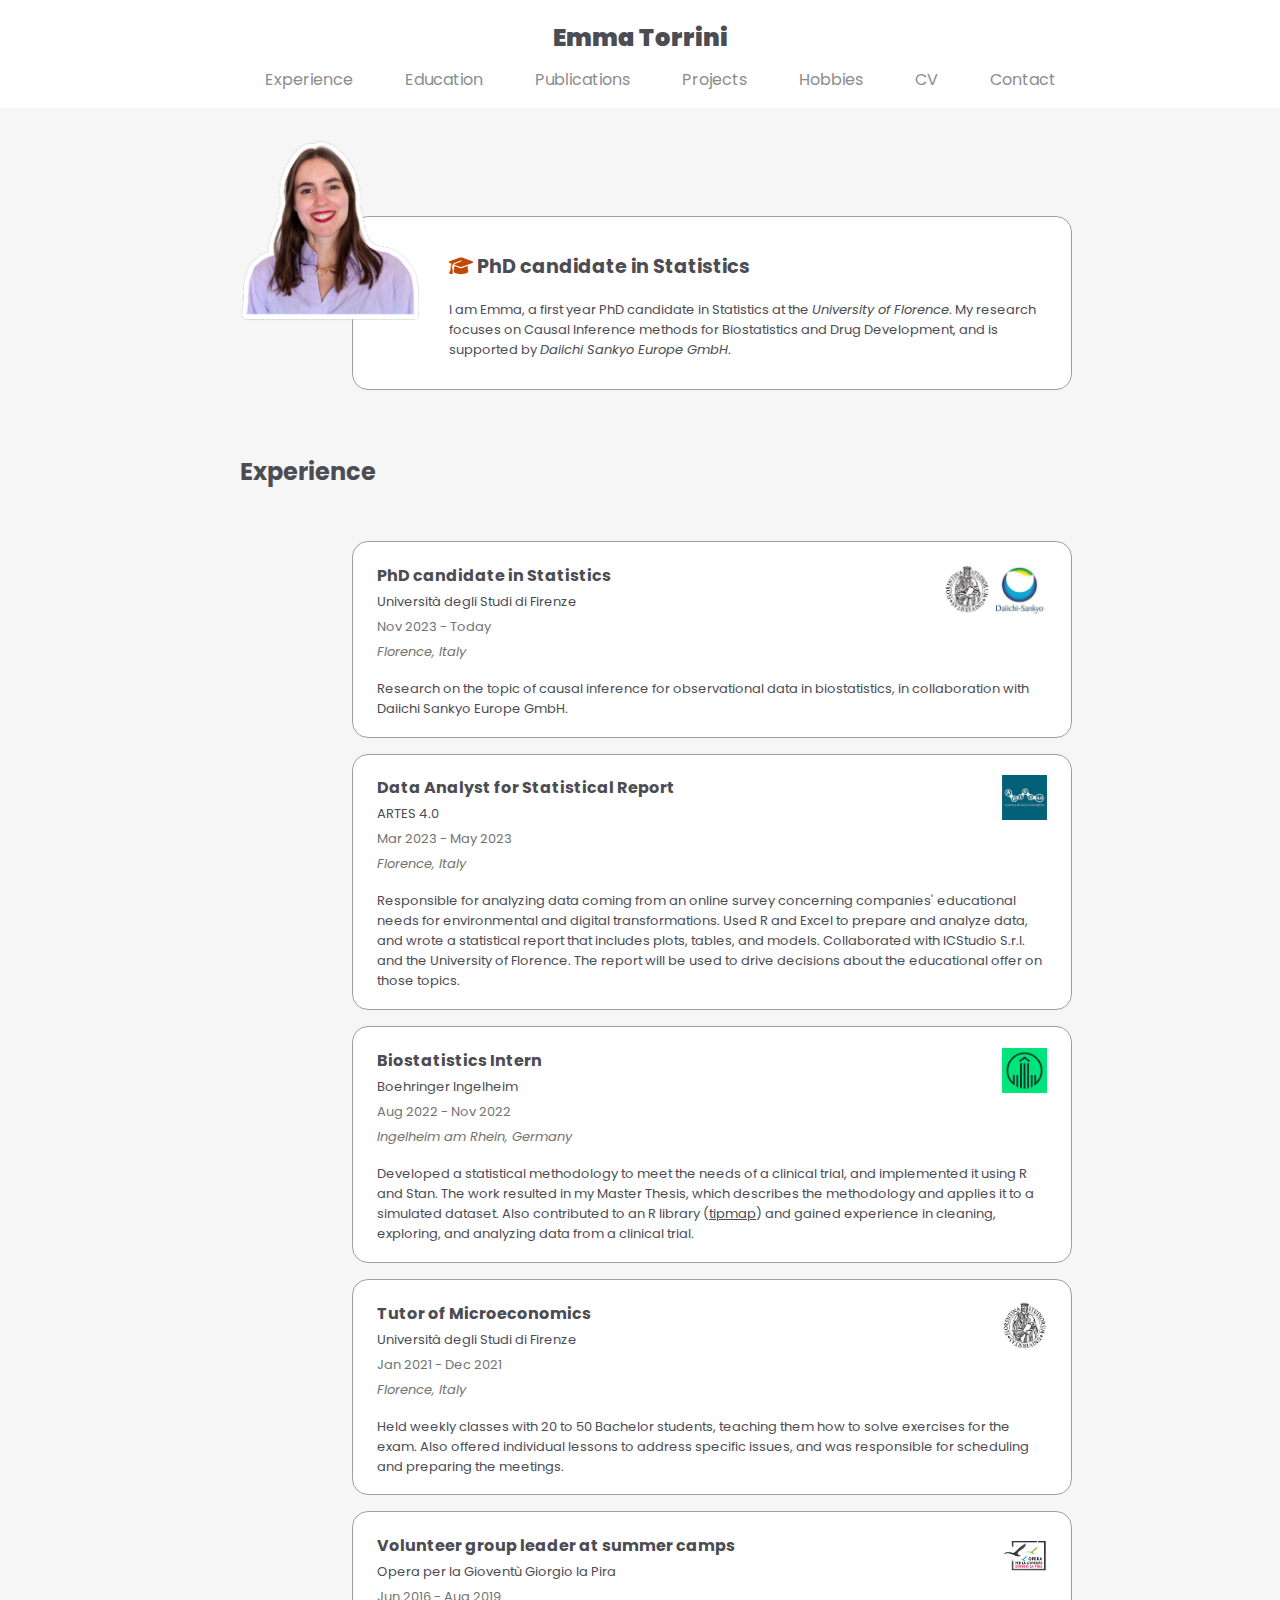
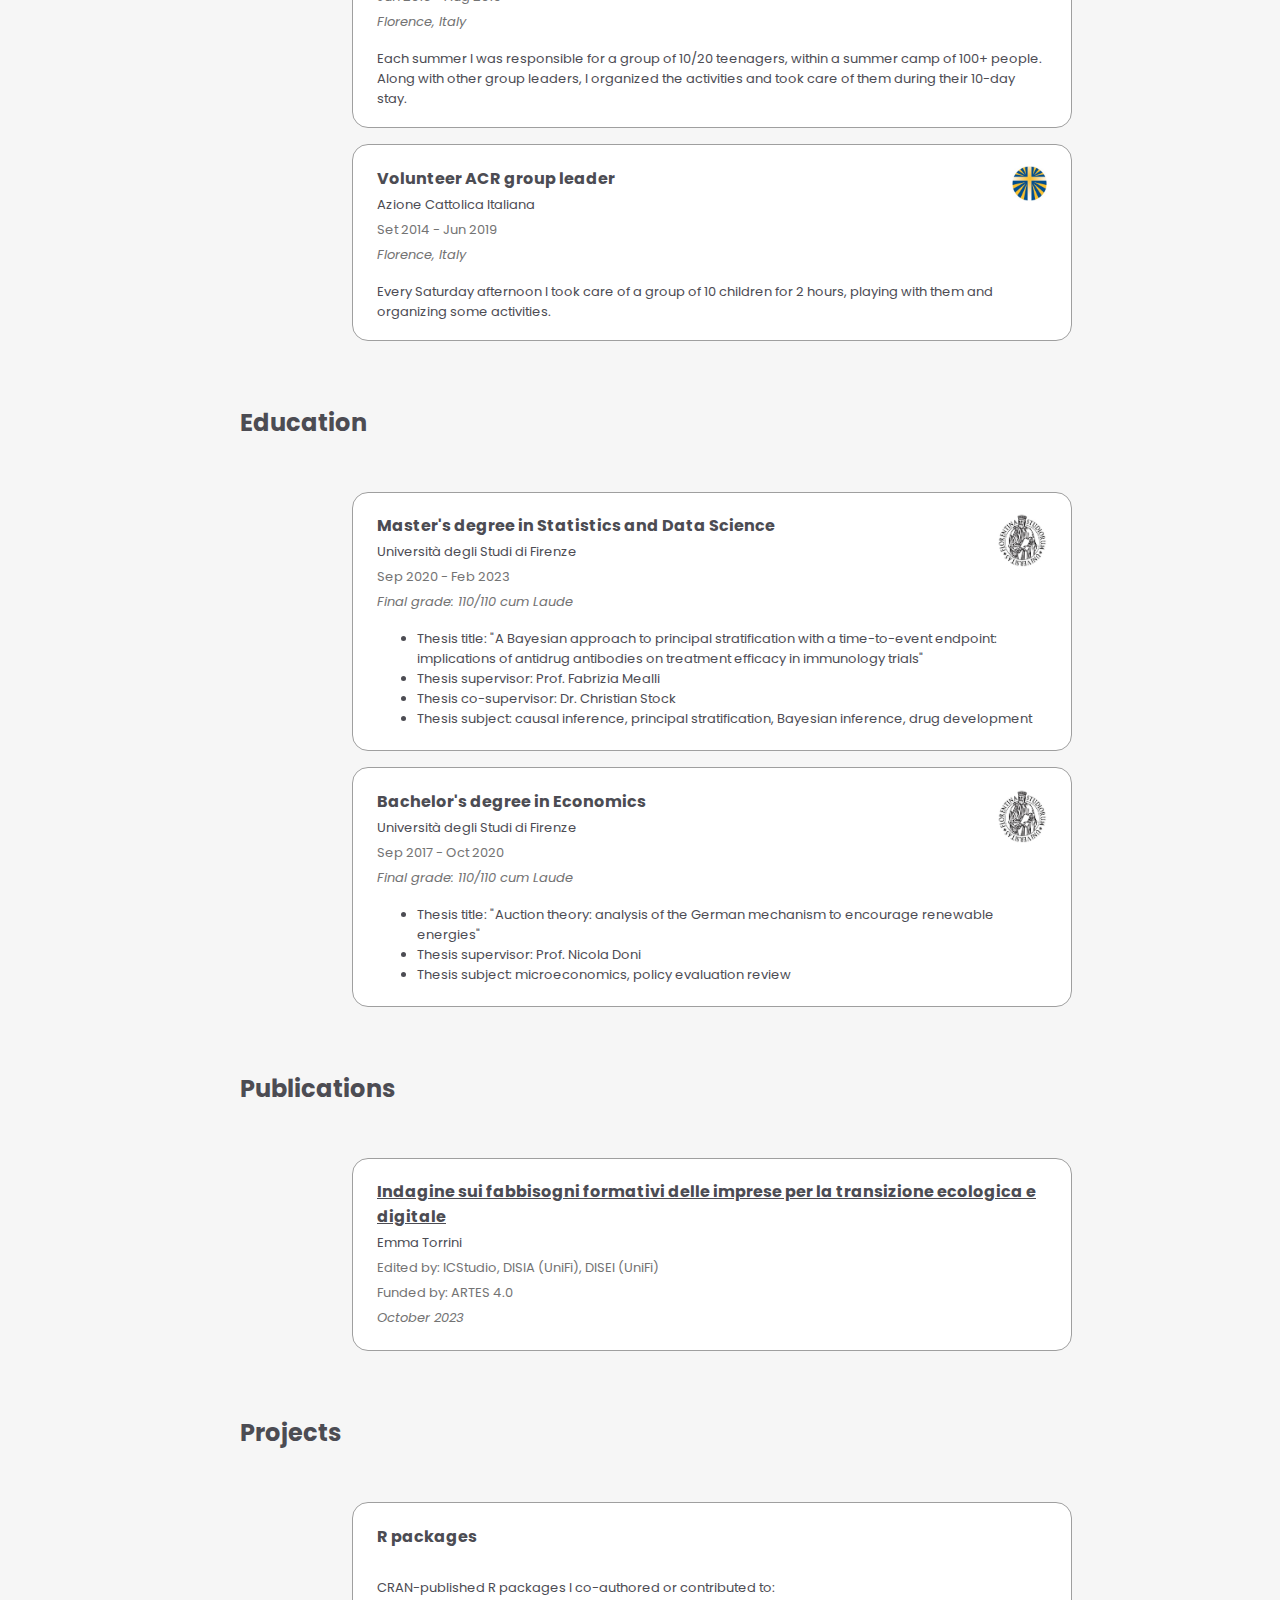
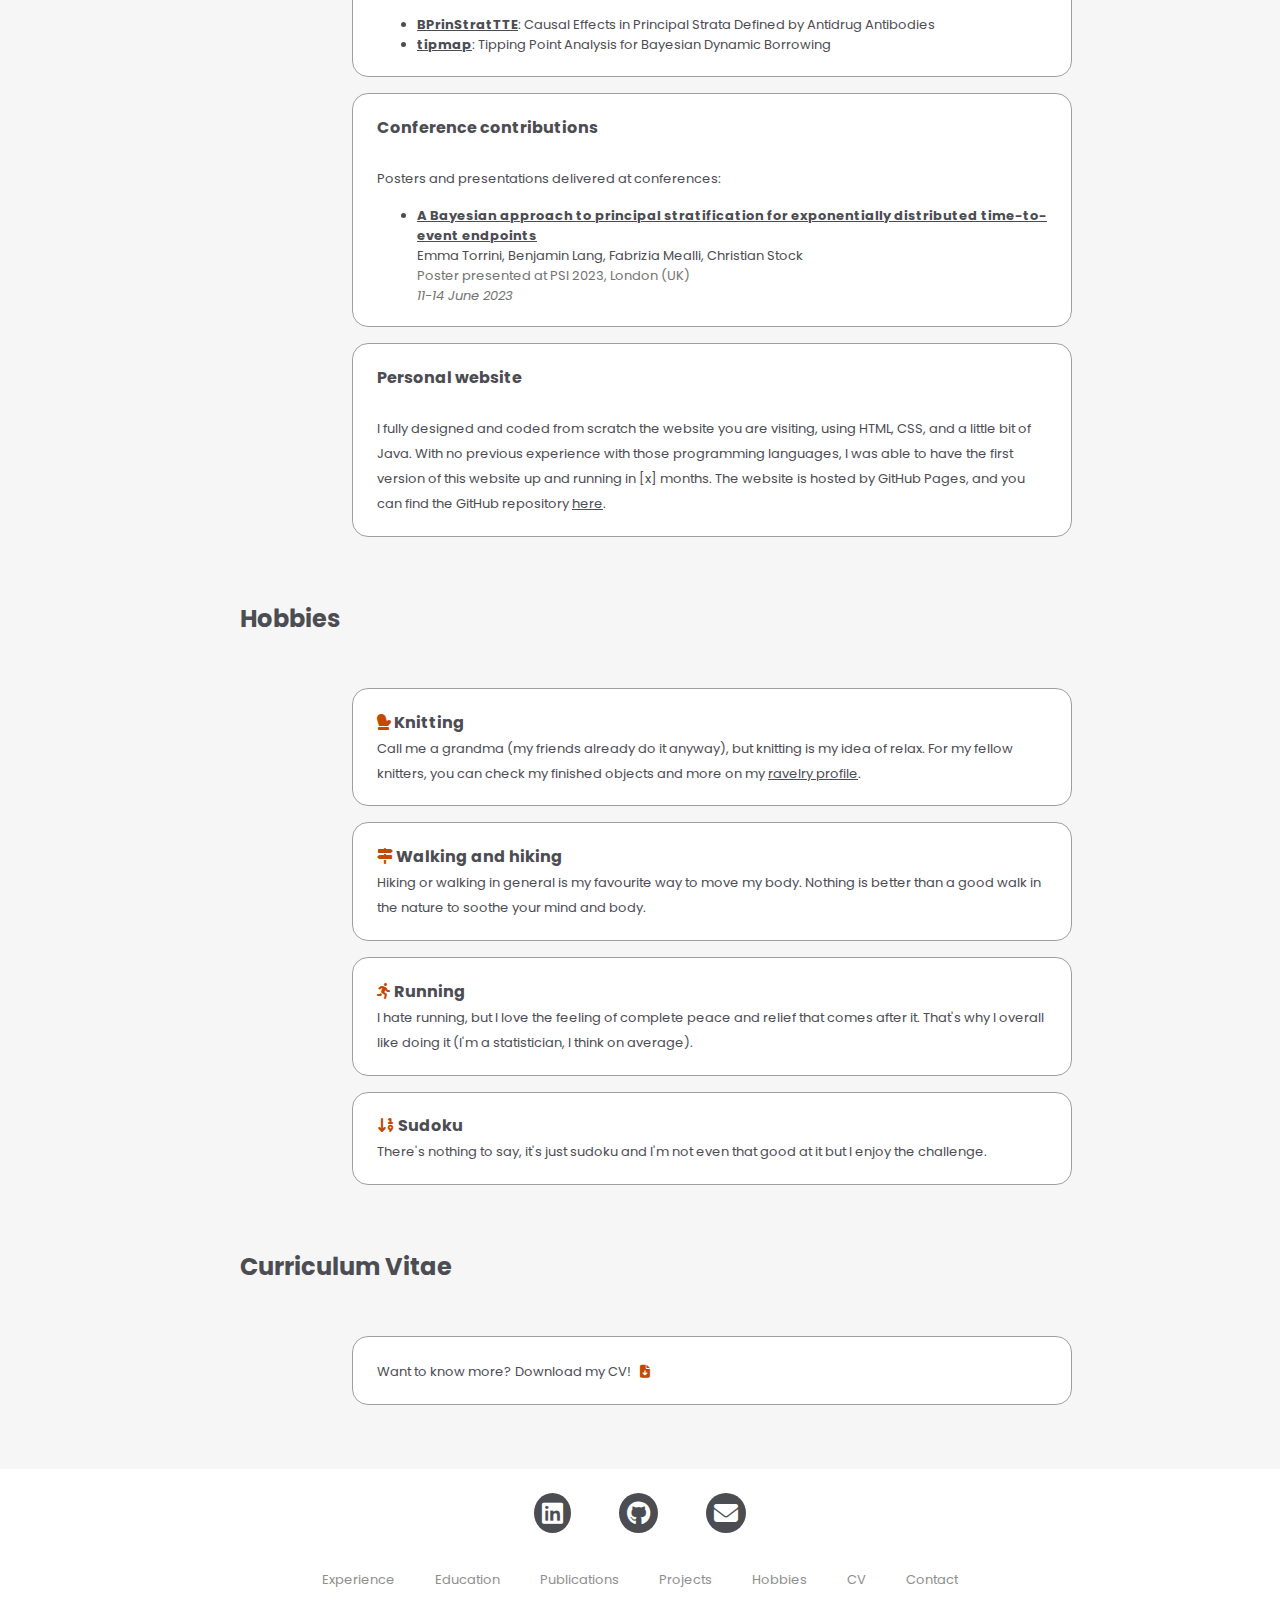
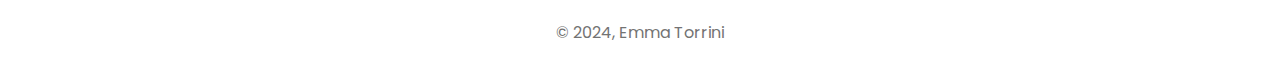
==== commit 812d8476: "added footer" ====
--- a/index.html
+++ b/index.html
@@ -24,7 +24,7 @@
         <nav>
             <!--Vertical navbar (smaller screens)-->
             <ul class="side-bar">
-                <li onclick=hideSidebar()><a href="#"><i class="fa fa-remove"></i></a></li>
+                <li onclick=hideSidebar()><a href="javascript:void(0)"><i class="fa fa-remove"></i></a></li>
                 <li><a href="#experience" onclick=hideSidebar()>Experience</a></li>
                 <li><a href="#education" onclick=hideSidebar()>Education</a></li>
                 <li><a href="#publications" onclick=hideSidebar()>Publications</a></li>
@@ -42,7 +42,7 @@
                 <li class="hide-on-mobile"><a href="#hobbies">Hobbies</a></li>
                 <li class="hide-on-mobile"><a href="#cv">CV</a></li>
                 <li class="hide-on-mobile"><a href="#contact">Contact</a></li>
-                <li class="menu-button" onclick=showSidebar()><a href="#"><i class="fa fa-navicon"></i></a></li>
+                <li class="menu-button" onclick=showSidebar()><a href="javascript:void(0)"><i class="fa fa-navicon"></i></a></li>
             </ul>
         </nav>
     </header>
@@ -136,7 +136,7 @@
             <div class="white-box">
                 <img src="resources/opera-logo.png" alt="Logo Opera La Pira", width="45">
                 <p>
-                    <strong>Volunteer group leader at summer camps</strong> <br>
+                    <strong class="long-title">Volunteer group leader at summer camps</strong> <br>
                     <span class="institution">Opera per la Gioventù Giorgio la Pira</span> <br>
                     <span class="details">
                         Jun 2016 - Aug 2019 <br>
@@ -173,7 +173,7 @@
             <div class="white-box">
                 <img src="resources/unifi-logo.jpg" alt="Logo UniFi", width="50">
                 <p>
-                    <strong>Master's degree in Statistics and Data Science</strong> <br>
+                    <strong class="long-title">Master's degree in Statistics and Data Science</strong> <br>
                     <span class="institution">Università degli Studi di Firenze</span> <br>
                     <span class="details">
                         Sep 2020 - Feb 2023 <br>
@@ -342,18 +342,31 @@
                 </p>
             </div>
         </div>
-
-        <!--CONTACTS-->
-        <div>
-            <div class="following-sect two-col">
-                <hr>
-            </div>
-            <div id="contact">
+    </div>
+
+    <!--CONTACTS-->
+    <div class="footer-container" id="contact">
+        <footer>
+            <div class="social-icons">
                 <a href="https://www.linkedin.com/in/emmatorrini/" target="_blank"><i class="fa-brands fa-linkedin"></i></a>
                 <a href="https://github.com/emmatorrini" target="_blank"><i class="fa-brands fa-github"></i></a>
-                <i id="copyEmail" class="fa-solid fa-envelope"></i>
-            </div>
-        </div>
+                <a><i id="copyEmail" class="fa-solid fa-envelope"></i></a>
+            </div>
+            <div class="footer-nav">
+                <ul>
+                    <li><a href="#experience">Experience</a></li>
+                    <li><a href="#education">Education</a></li>
+                    <li><a href="#publications">Publications</a></li>
+                    <li><a href="#projects">Projects</a></li>
+                    <li><a href="#hobbies">Hobbies</a></li>
+                    <li><a href="#cv">CV</a></li>
+                    <li><a href="#contact">Contact</a></li>
+                </ul>
+            </div>
+            <div class="footer-bottom">
+                <p>&copy; 2024, Emma Torrini</p>
+            </div>
+        </footer>
     </div>
     
     <script>
--- a/styles.css
+++ b/styles.css
@@ -49,7 +49,9 @@
 
 nav li, nav a {
     font-family: "Poppins", sans-serif;
-    color: #737373;
+    color: #4c4c53;
+    opacity: 0.8;
+    transition: 0.5s;
     text-decoration: none;
 }
 
@@ -58,22 +60,20 @@
 }
 
 ul#horizontal-bar .active {
-    font-weight: bold;
+    opacity: 1;
 } 
 
 nav li {
     display: inline-block;
     padding: 0rem 1.5rem;
-    color: #737373;
+    color: #4c4c53;
+    opacity: 0.8;
+    transition: 0.5s;
     text-decoration: none;
 }
 
-nav li a {
-    transition: all 0.3s ease 0s;
-}
-
 nav li a:hover {
-    font-weight: bold;
+    opacity: 1;
 }
 
 /* Navigation bar (end) */
@@ -231,20 +231,79 @@
     color: #4c4c53;
 }
 
-/*--- CONTACT ---*/
-
-#contact {
+/*--- FOOTER ---*/
+
+footer {
+    background-color: #ffffff;
+    width: 100%;
+}
+
+.footer-container {
+    padding: 0;
+    margin: 6rem 0 0 0;
+    box-sizing: border-box;
+}
+
+.social-icons {
     display: flex;
-    margin-top: 1rem; margin-bottom: 5rem;
     justify-content: center;
 }
 
-#contact i { /* distance between contact icons and size */
-    margin: 0 2rem;
+.social-icons a {
+    text-decoration: none;
+    padding: 8px;
+    background-color: #4c4c53;
+    margin: 1.5rem;
+    border-radius: 50%;
+    text-align: center;
+    line-height: 8px;
+}
+
+.social-icons a i {
+    color: #ffffff;
     font-size: 1.5rem;
     cursor: pointer;
 }
 
+.social-icons a:hover {
+    background-color: #ffffff;
+    transition: 0.5s;
+}
+
+.social-icons a:hover i {
+    color: #4c4c53;
+    transition: 0.5s;
+}
+
+.footer-nav {
+    margin: 0px 0 30px 0;
+}
+
+.footer-nav ul {
+    display: flex;
+    justify-content: center;
+    list-style: none;
+    padding-left: 0;
+    font-size: small;
+}
+
+.footer-nav ul li a {
+    margin: 20px;
+    text-decoration: none;
+    color: #737373;
+    opacity: 0.8;
+    transition: 0.5s;
+}
+
+.footer-nav ul li a:hover {
+    opacity: 1;
+}
+
+.footer-bottom {
+    text-align: center;
+    color: #737373;
+    padding-bottom: 0.5rem;
+}
 
 /*------------------*/
 /*--- RESPONSIVE ---*/
@@ -338,7 +397,13 @@
     }
 }
 
-@media (max-width: 475px) {
+@media (max-width: 620px) { /*adjust margin so long title doesn't go under logo*/
+    .long-title {
+        margin-right: 10rem;
+    }
+}
+
+@media (max-width: 550px) {
     .two-col {
         margin-left: 1rem;
         margin-right: 3rem;
@@ -352,3 +417,20 @@
 }
 
 /* Responsive sections (end) */
+
+
+/*--- FOOTER (responsive) ---/*
+
+/* Responsive footer (start) */
+
+@media (max-width: 780px) {
+    .footer-nav ul {
+        flex-direction: column;
+    }
+    .footer-nav ul li {
+        text-align: center;
+        margin: 5px;
+    }
+}
+
+/* Responsive footer (end) */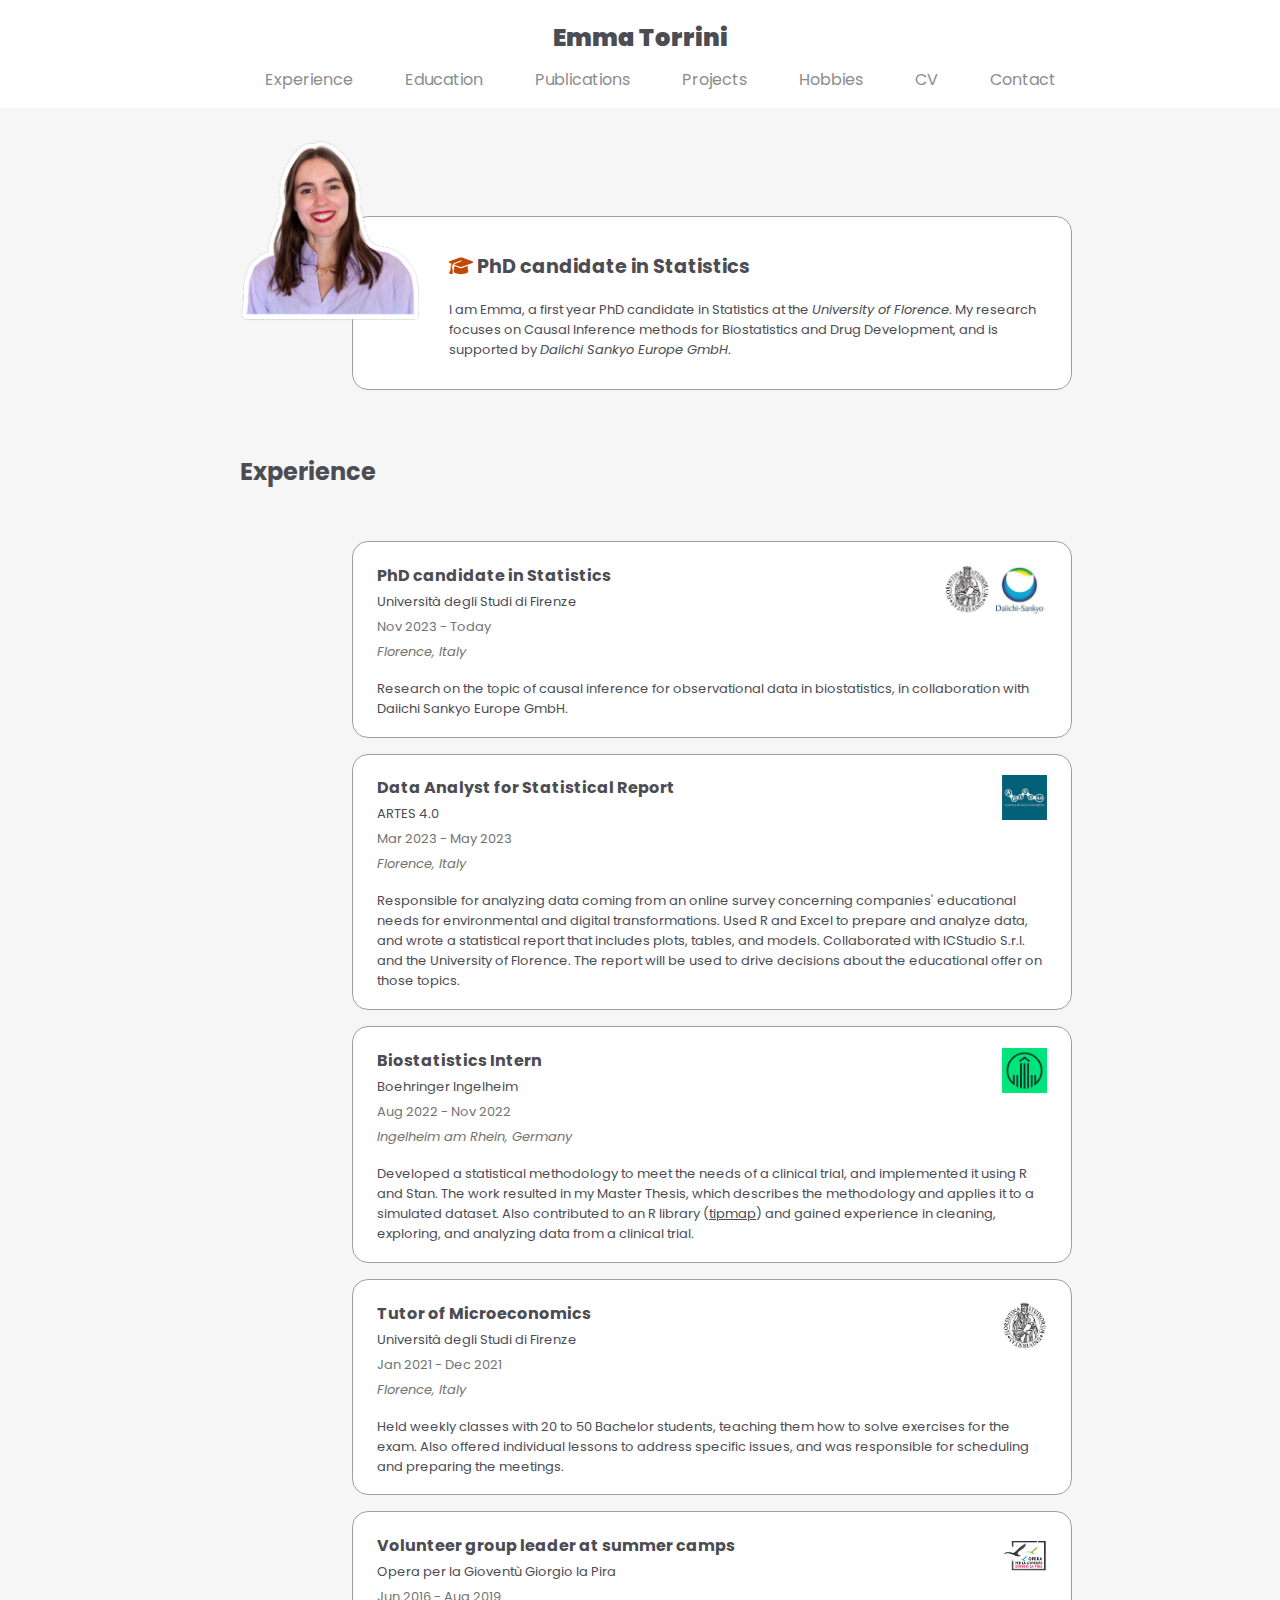
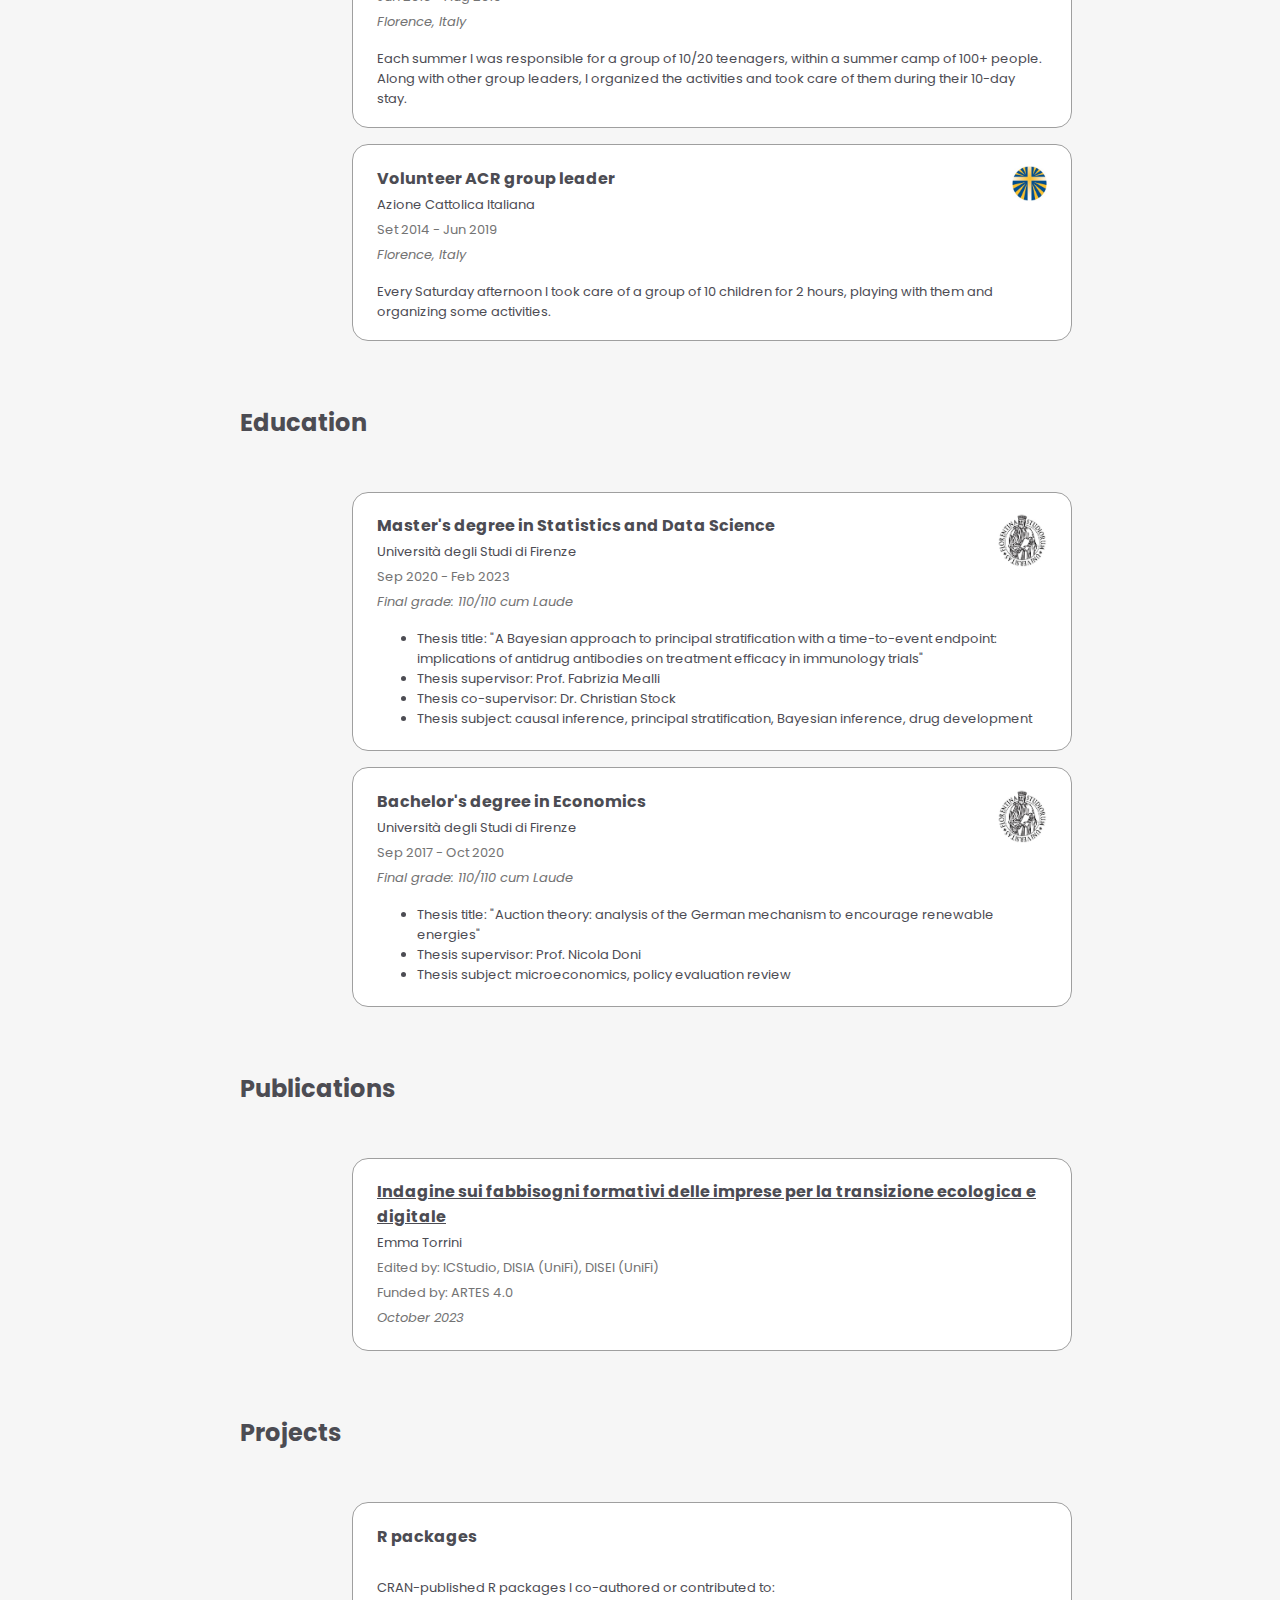
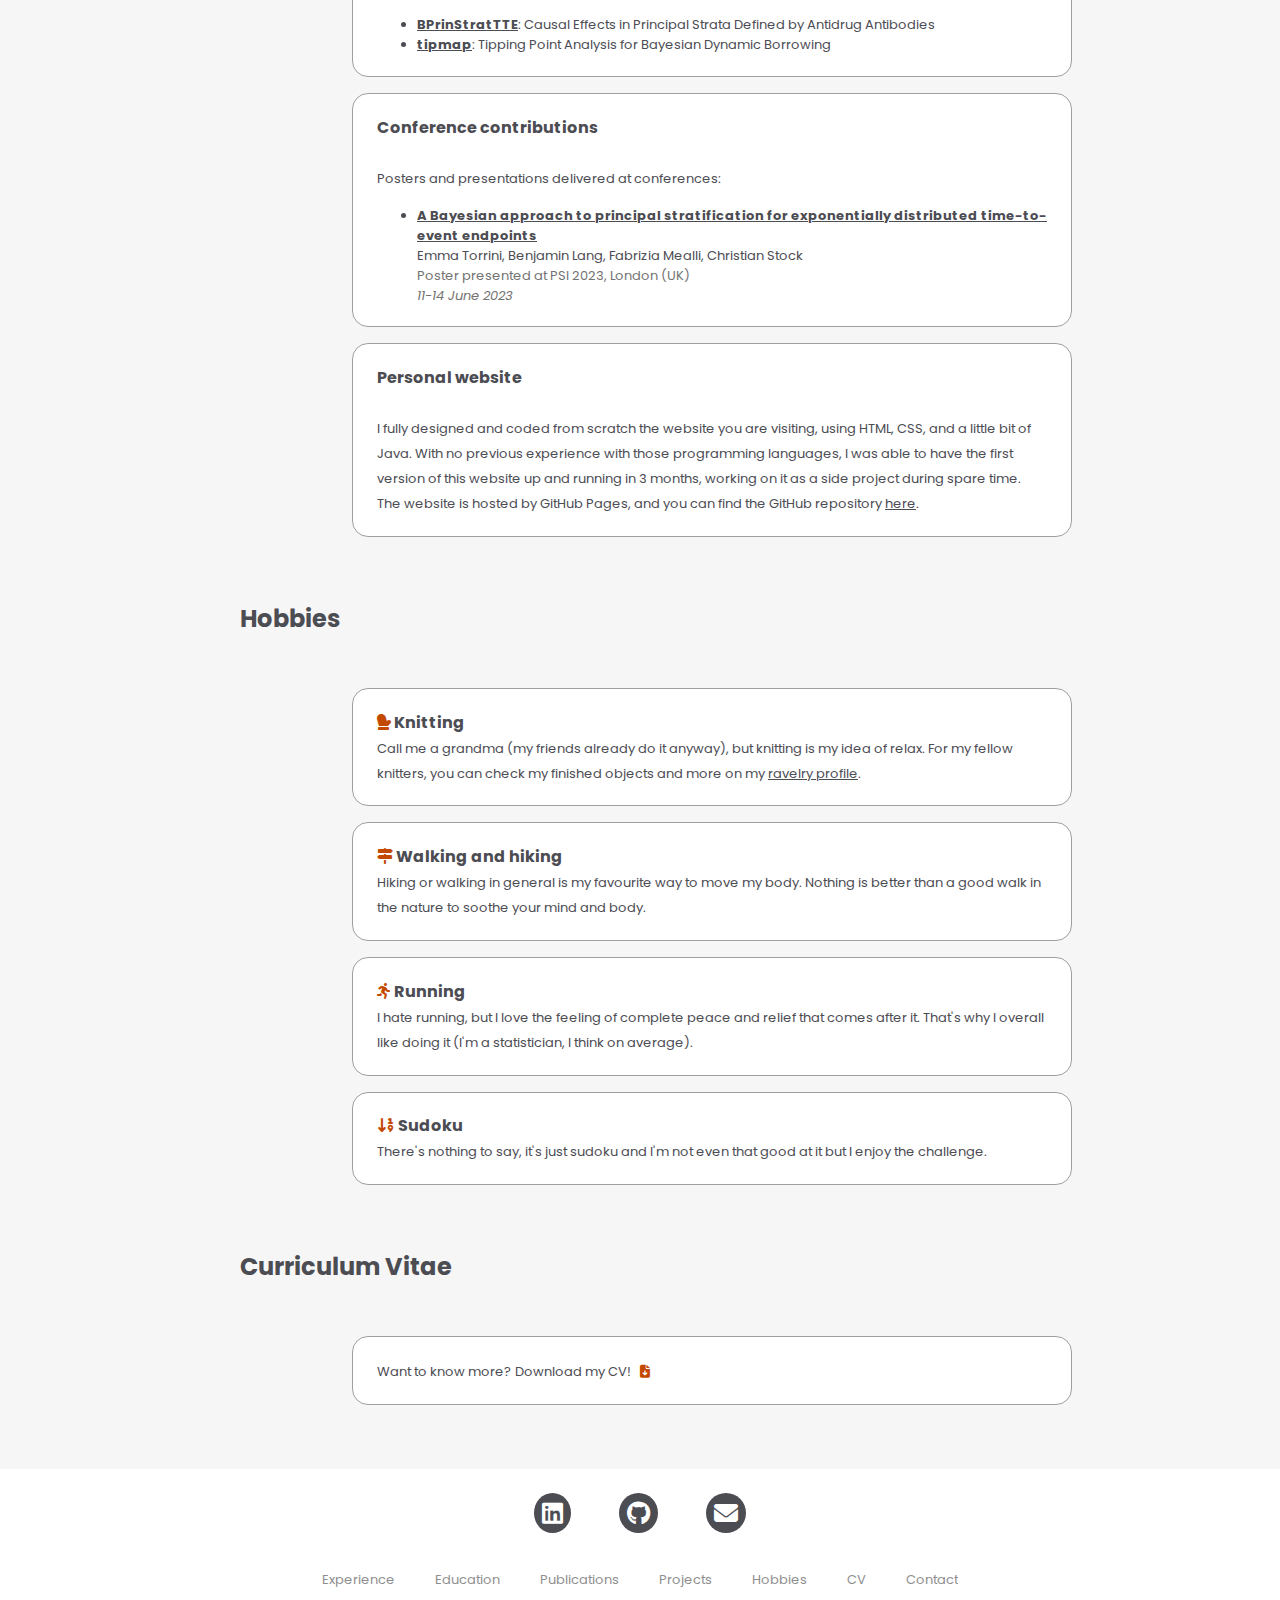
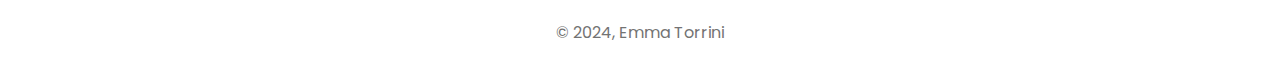
==== commit 426148d7: "update index.html" ====
--- a/index.html
+++ b/index.html
@@ -282,7 +282,7 @@
                     <strong>Personal website</strong> <br> <br>
                     <span class="description">
                         I fully designed and coded from scratch the website you are visiting, using HTML, CSS, and a little bit of Java. 
-                        With no previous experience with those programming languages, I was able to have the first version of this website up and running in [x] months.
+                        With no previous experience with those programming languages, I was able to have the first version of this website up and running in 3 months, working on it as a side project during spare time.
                         The website is hosted by GitHub Pages, and you can find the GitHub repository <a href="https://github.com/emmatorrini/emmatorrini.github.io" target="_blank">here</a>.
                     </span>
                 </p>
--- a/styles.css
+++ b/styles.css
@@ -17,6 +17,10 @@
 .acc-col { /* accent color */
     color: #C44900;
 }
+
+html {
+    scroll-behavior: smooth;
+} 
 
 /*--- NAVIGATION BAR ---*/
 
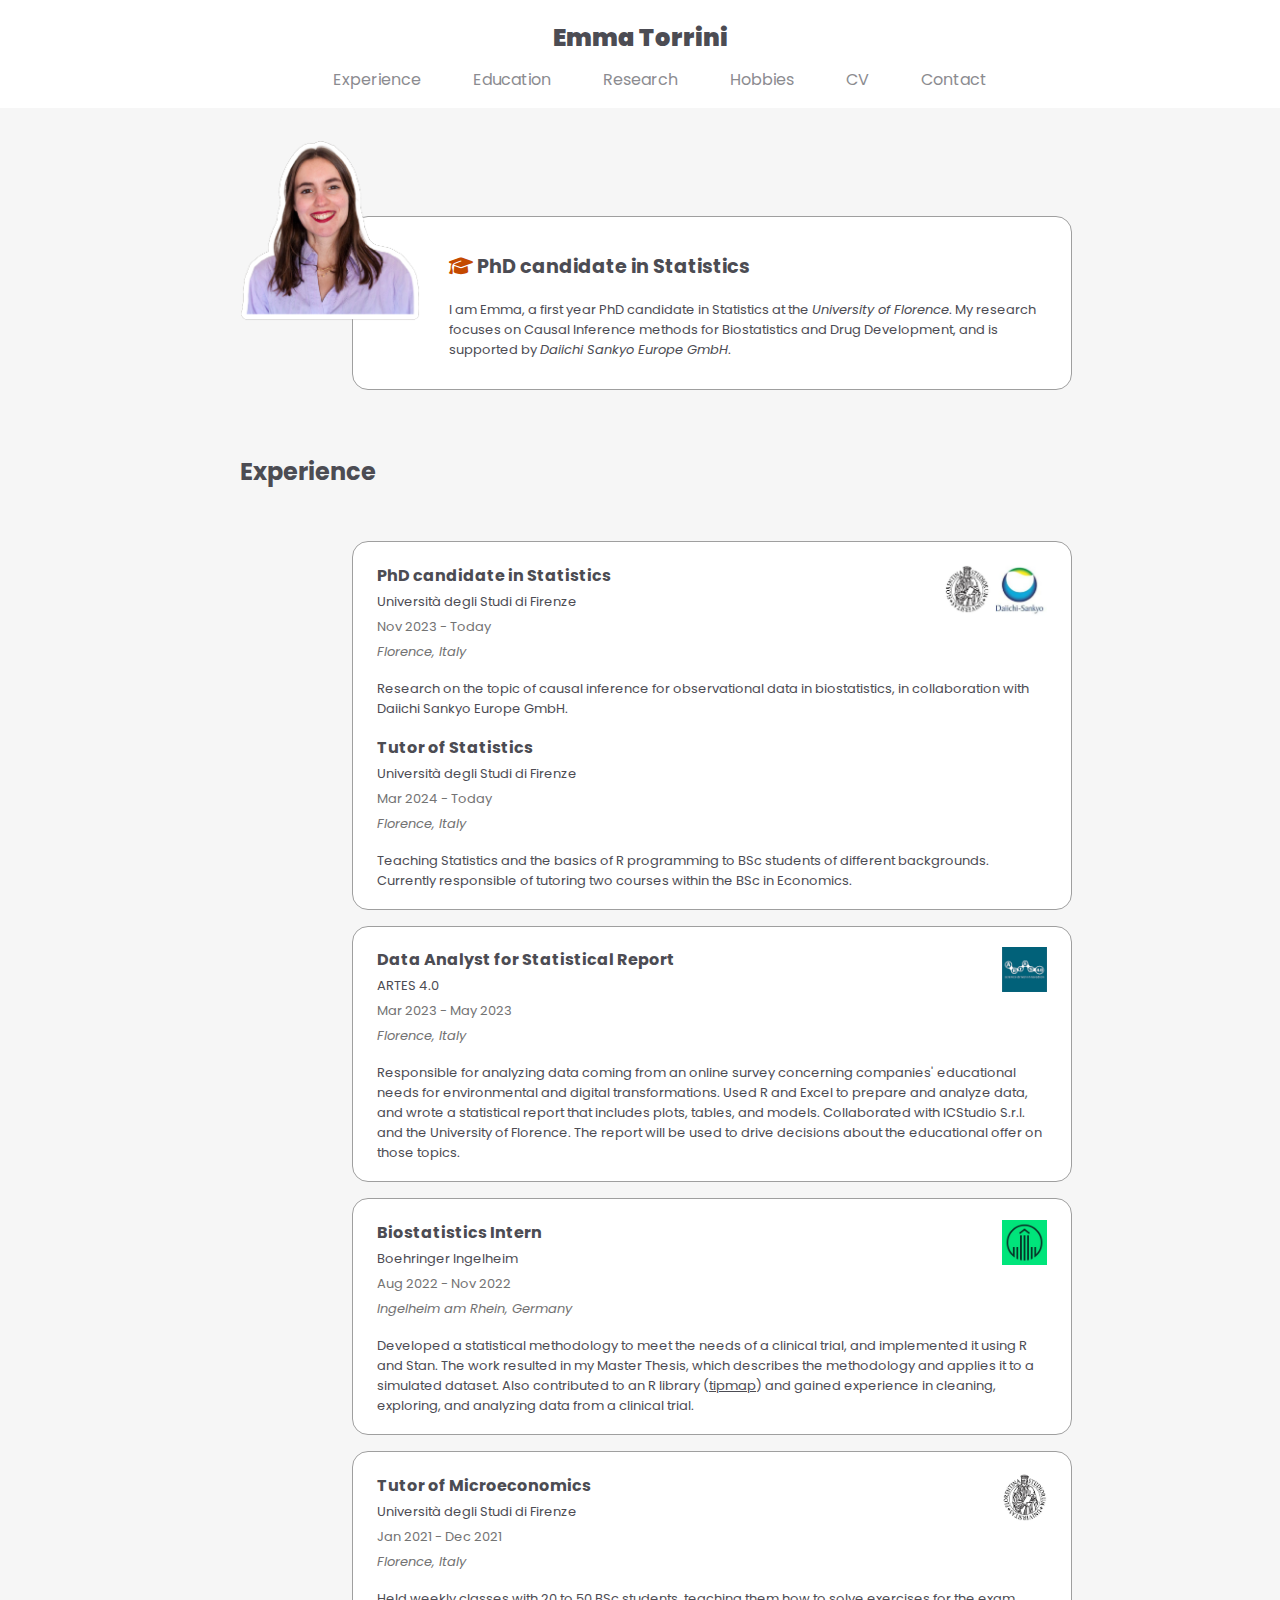
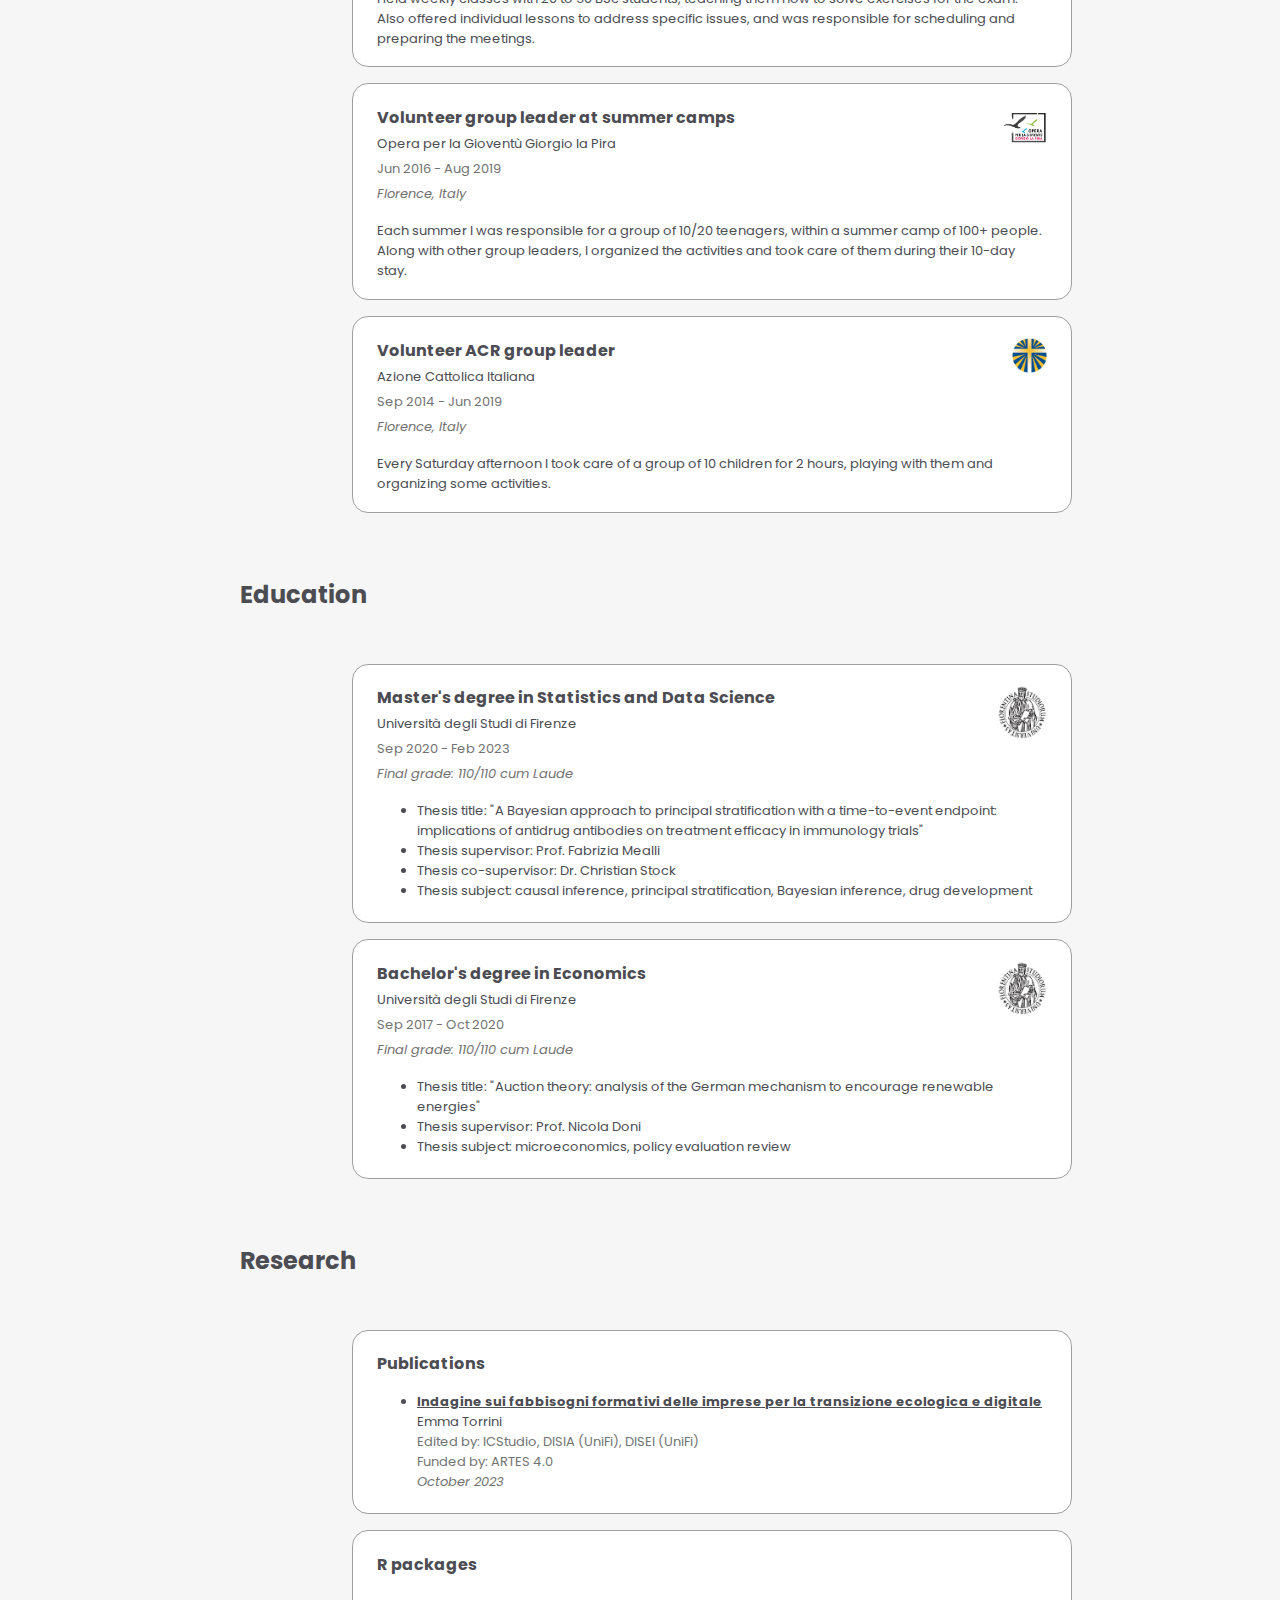
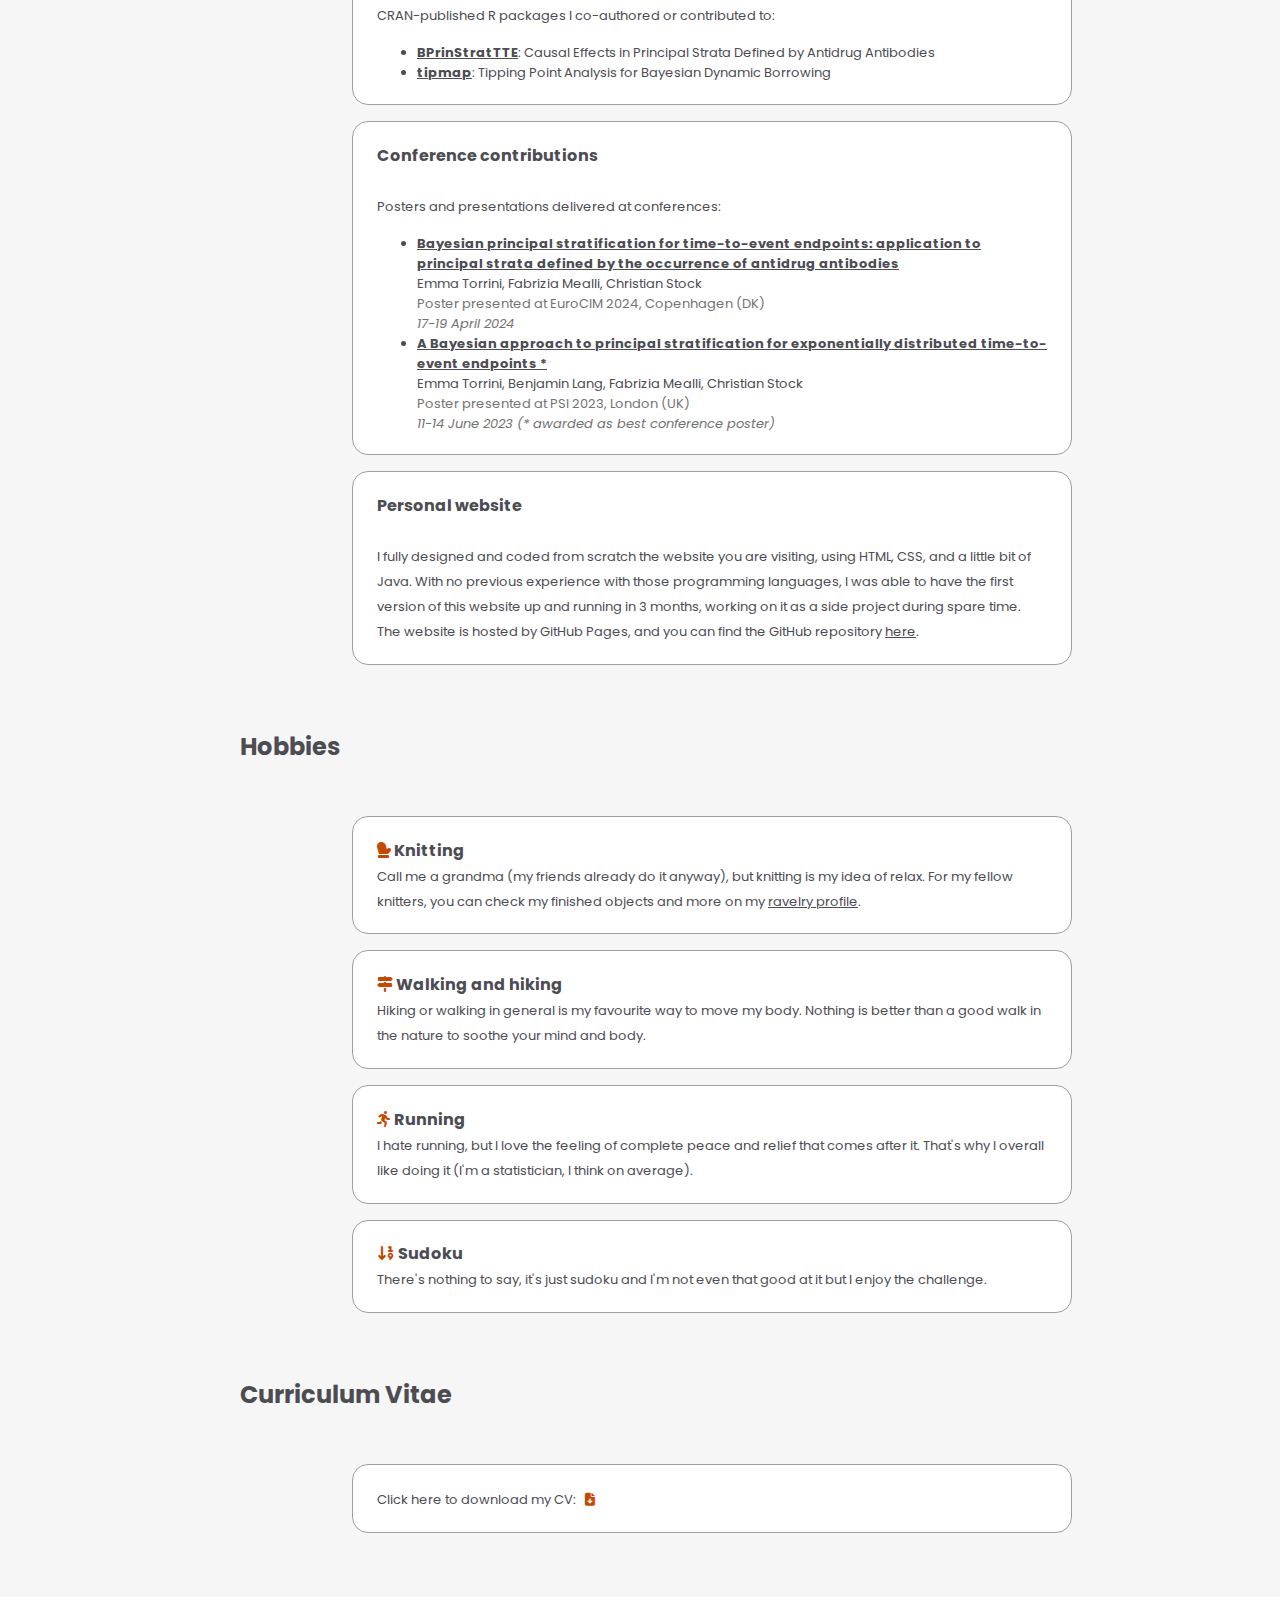
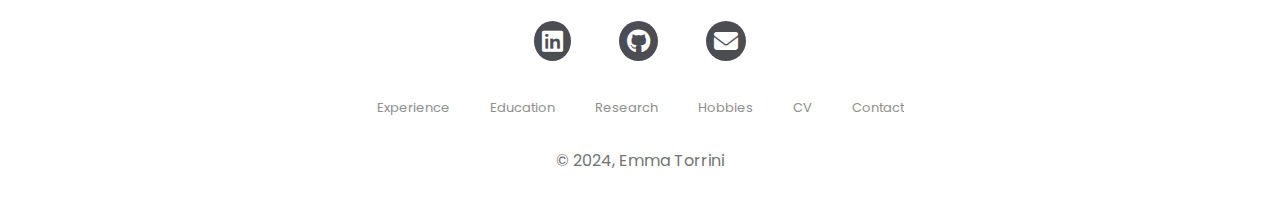
==== commit 827c4c2e: "updates" ====
--- a/index.html
+++ b/index.html
@@ -27,8 +27,7 @@
                 <li onclick=hideSidebar()><a href="javascript:void(0)"><i class="fa fa-remove"></i></a></li>
                 <li><a href="#experience" onclick=hideSidebar()>Experience</a></li>
                 <li><a href="#education" onclick=hideSidebar()>Education</a></li>
-                <li><a href="#publications" onclick=hideSidebar()>Publications</a></li>
-                <li><a href="#projects" onclick=hideSidebar()>Projects</a></li>
+                <li><a href="#research" onclick=hideSidebar()>Research</a></li>
                 <li><a href="#hobbies" onclick=hideSidebar()>Hobbies</a></li>
                 <li><a href="#cv" onclick=hideSidebar()>CV</a></li>
                 <li><a href="#contact" onclick=hideSidebar()>Contact</a></li>
@@ -37,8 +36,7 @@
             <ul id="horizontal-bar">
                 <li class="hide-on-mobile"><a href="#experience">Experience</a></li>
                 <li class="hide-on-mobile"><a href="#education">Education</a></li>
-                <li class="hide-on-mobile"><a href="#publications">Publications</a></li>
-                <li class="hide-on-mobile"><a href="#projects">Projects</a></li>
+                <li class="hide-on-mobile"><a href="#research">Research</a></li>
                 <li class="hide-on-mobile"><a href="#hobbies">Hobbies</a></li>
                 <li class="hide-on-mobile"><a href="#cv">CV</a></li>
                 <li class="hide-on-mobile"><a href="#contact">Contact</a></li>
@@ -72,7 +70,7 @@
             <div>
                 <h2>Experience</h2>
             </div>
-            <!--Phd Statistics-->
+            <!--Phd Statistics and Tutor Statistics-->
             <div class="white-box">
                 <img src="resources/unifi-daiichi-logo.png" alt="Logo UniFi and Daiichi Sankyo", width="105">
                 <p>
@@ -86,6 +84,17 @@
                 <p class="description">
                     Research on the topic of causal inference for observational data in biostatistics, in collaboration with Daiichi Sankyo Europe GmbH.
                 </p>
+                <p>
+                    <strong>Tutor of Statistics</strong> <br>
+                    <span class="institution">Università degli Studi di Firenze</span> <br>
+                    <span class="details">
+                        Mar 2024 - Today <br>
+                        <em>Florence, Italy</em>
+                    </span>
+                </p>
+                <p class="description">
+                    Teaching Statistics and the basics of R programming to BSc students of different backgrounds. Currently responsible of tutoring two courses within the BSc in Economics.
+                </p>
             </div>
             <!--ARTES-->
             <div class="white-box">
@@ -129,7 +138,7 @@
                     </span>
                 </p>
                 <p class="description">
-                    Held weekly classes with 20 to 50 Bachelor students, teaching them how to solve exercises for the exam. Also offered individual lessons to address specific issues, and was responsible for scheduling and preparing the meetings.
+                    Held weekly classes with 20 to 50 BSc students, teaching them how to solve exercises for the exam. Also offered individual lessons to address specific issues, and was responsible for scheduling and preparing the meetings.
                 </p>
             </div>
             <!--Opera La Pira-->
@@ -154,7 +163,7 @@
                     <strong>Volunteer ACR group leader</strong> <br>
                     <span class="institution">Azione Cattolica Italiana</span> <br>
                     <span class="details">
-                        Set 2014 - Jun 2019 <br>
+                        Sep 2014 - Jun 2019 <br>
                         <em>Florence, Italy</em>
                     </span>
                 </p>
@@ -209,34 +218,31 @@
                 </p>
             </div>
         </div>
-    
-        <!--PUBLICATIONS-->
-        <div class="two-col following-sect anchor" id="publications">
-            <div>
-                <h2>Publications</h2>
-            </div>
-            <!--ARTES report-->
-            <div class="white-box">
-                <p>
-                    <a href="pages/artes-fabbform/artes-fabbform.html">
-                        <strong>Indagine sui fabbisogni formativi delle imprese per la transizione ecologica e digitale</strong> <br>
-                    </a>
-                    <span class="institution">
-                        Emma Torrini
-                    </span> <br>
-                    <span class="details">
-                        Edited by: ICStudio, DISIA (UniFi), DISEI (UniFi) <br>
-                        Funded by: ARTES 4.0 <br>
-                        <em>October 2023</em>
-                    </span>
-                </p>
-            </div>
-        </div>
-
-        <!--PROJECTS-->
-        <div class="two-col following-sect anchor" id="projects">
-            <div>
-                <h2>Projects</h2>
+
+        <!--RESEARCH-->
+        <div class="two-col following-sect anchor" id="research">
+            <div>
+                <h2>Research</h2>
+            </div>
+            <!--Publications-->
+            <div class="white-box">
+                <p>
+                    <strong>Publications</strong> <br>
+                    <ul class="description">
+                        <li>
+                            <a href="https://ics.it/report-dellindagine-sui-fabbisogni-formativi-per-la-transizione-ecologica-e-digitale-delle-imprese/?_gl=1*1vxgxuh*_ga*MTg4MDMwMTU0Ni4xNzAyMzA1Mzk5*_up*MQ">
+                                <strong>Indagine sui fabbisogni formativi delle imprese per la transizione ecologica e digitale</strong></a> <br>
+                            <span class="institution">
+                                Emma Torrini <br>
+                            </span>
+                            <span class="details">
+                                Edited by: ICStudio, DISIA (UniFi), DISEI (UniFi) <br>
+                                Funded by: ARTES 4.0 <br>
+                                <em>October 2023</em>
+                            </span>
+                        </li>
+                    </ul>
+                </p>
             </div>
             <!--R packages-->
             <div class="white-box">
@@ -264,13 +270,23 @@
                     </span>
                     <ul class="description">
                         <li>
-                            <a href="pages/psi-poster/psi-poster.html"><strong>A Bayesian approach to principal stratification for exponentially distributed time-to-event endpoints</strong></a> <br>
+                            <a href="pages\eurocim2024-poster\eurocim2024-poster.html"><strong>Bayesian principal stratification for time-to-event endpoints: application to principal strata defined by the occurrence of antidrug antibodies</strong></a> <br>
+                            <span class="institution">
+                                Emma Torrini, Fabrizia Mealli, Christian Stock <br>
+                            </span>
+                            <span class="details">
+                                Poster presented at EuroCIM 2024, Copenhagen (DK) <br>
+                                <em>17-19 April 2024</em>
+                            </span>
+                        </li>
+                        <li>
+                            <a href="pages/psi2023-poster/psi-poster.html"><strong>A Bayesian approach to principal stratification for exponentially distributed time-to-event endpoints *</strong></a> <br>
                             <span class="institution">
                                 Emma Torrini, Benjamin Lang, Fabrizia Mealli, Christian Stock <br>
                             </span>
                             <span class="details">
                                 Poster presented at PSI 2023, London (UK) <br>
-                                <em>11-14 June 2023</em>
+                                <em>11-14 June 2023 (* awarded as best conference poster)</em>
                             </span>
                         </li>
                     </ul>
@@ -336,8 +352,8 @@
             <div class="white-box">
                 <p>
                     <span class="description">
-                        Want to know more? Download my CV! &nbsp
-                        <a href="resources/cv-english.pdf" download><i class="fa-solid fa-file-arrow-down acc-col"></i></a>
+                        Click here to download my CV: &nbsp
+                        <a href="resources\CV_EmmaTorrini.pdf" download><i class="fa-solid fa-file-arrow-down acc-col"></i></a>
                     </span>
                 </p>
             </div>
@@ -356,8 +372,7 @@
                 <ul>
                     <li><a href="#experience">Experience</a></li>
                     <li><a href="#education">Education</a></li>
-                    <li><a href="#publications">Publications</a></li>
-                    <li><a href="#projects">Projects</a></li>
+                    <li><a href="#research">Research</a></li>
                     <li><a href="#hobbies">Hobbies</a></li>
                     <li><a href="#cv">CV</a></li>
                     <li><a href="#contact">Contact</a></li>
--- a/styles.css
+++ b/styles.css
@@ -1,5 +1,6 @@
 body{
     min-height: 100vh;
+    /* background-color: #F4F2EE; */
     background-color: #f6f6f6;
     color: #4c4c53;
     font-family: 'Poppins', sans-serif;
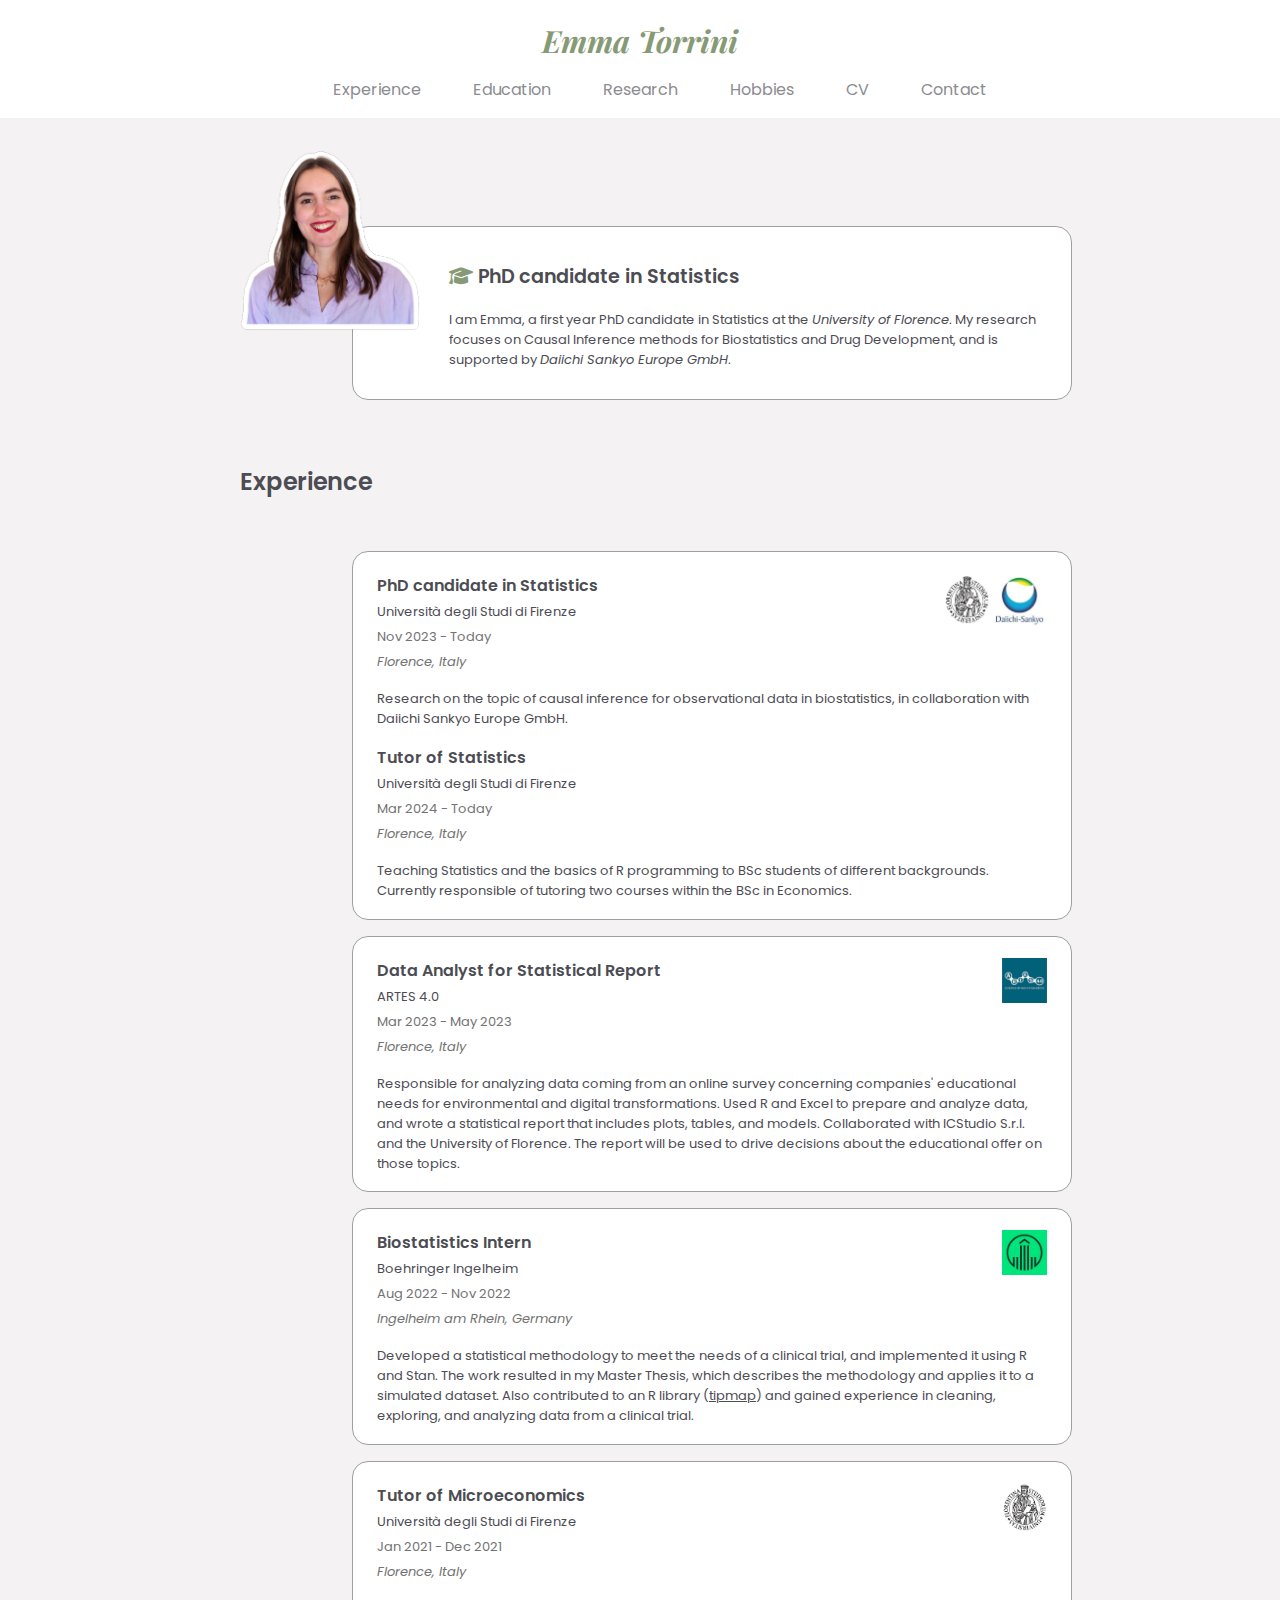
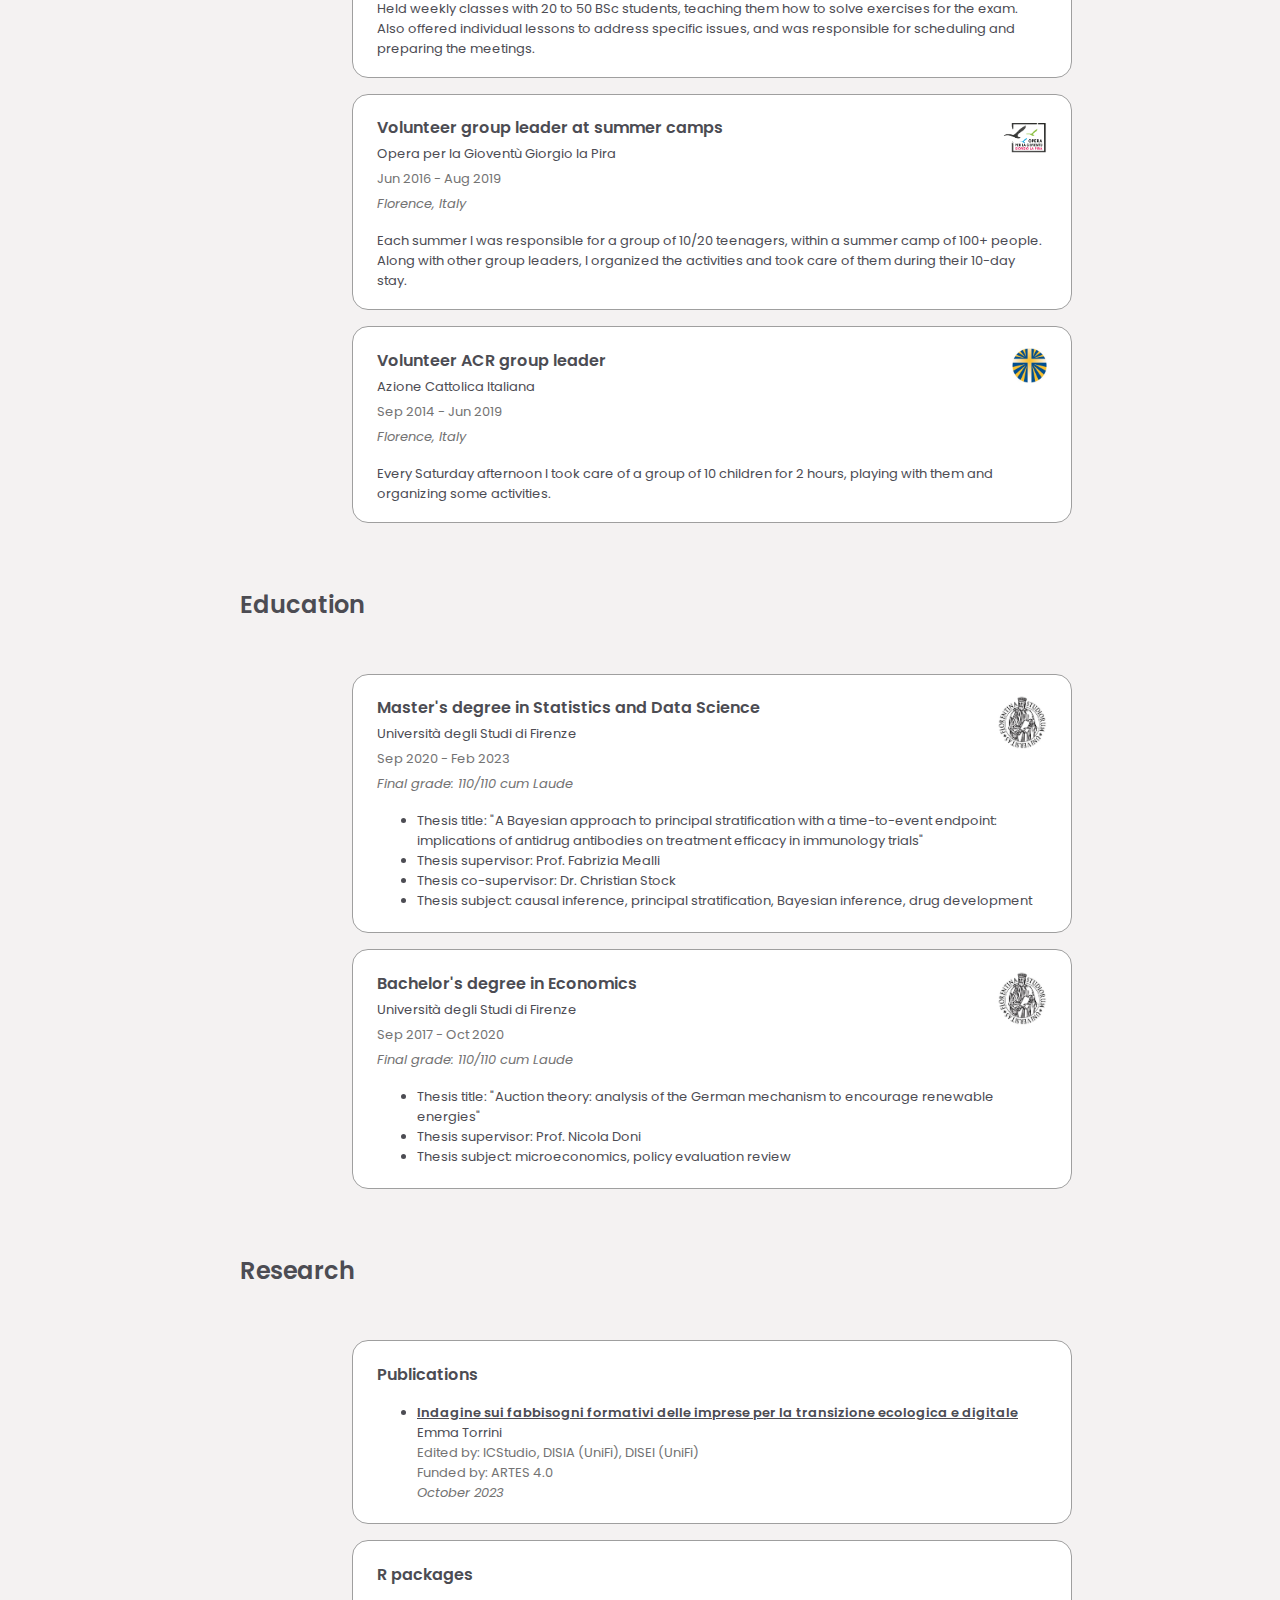
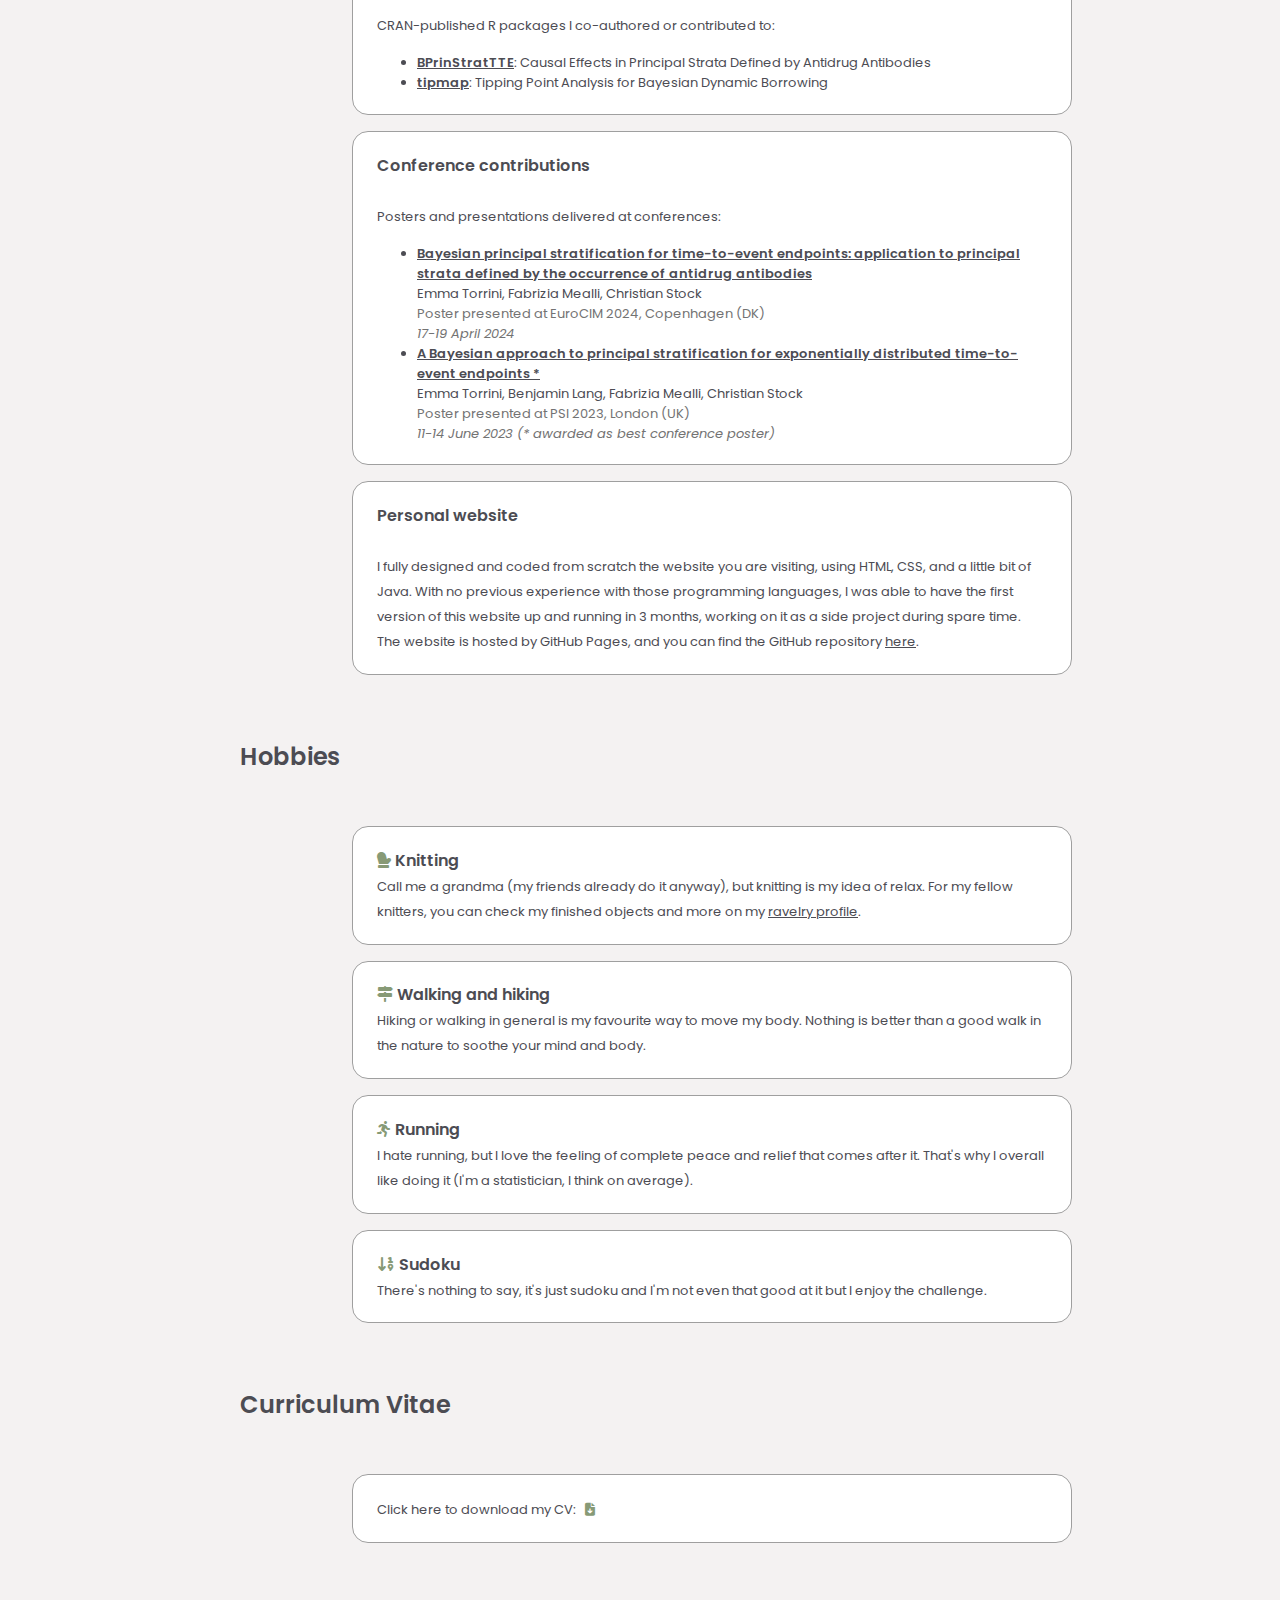
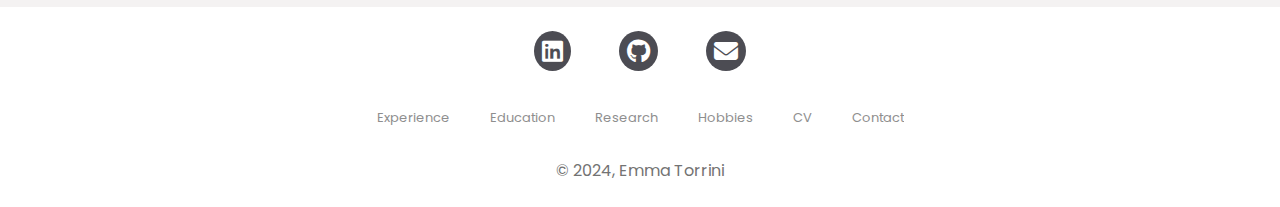
==== commit 46efb05e: "header, color green, favicon" ====
--- a/index.html
+++ b/index.html
@@ -5,10 +5,18 @@
     <meta name="viewport" content="width=device-width, initial-scale=1.0">
     <!--Page title-->
     <title>Emma Torrini</title>
+    <!--Favicon (from https://formito.com/tools/favicon)-->
+    <link rel="icon" href="./resources/favicon.png" type="image/png"/>
     <!--Link to CSS file-->
     <link rel="stylesheet" href="./styles.css">
     <!--Link to Poppins font-->
-    <link href='https://fonts.googleapis.com/css?family=Poppins' rel='stylesheet'>
+    <link rel="preconnect" href="https://fonts.googleapis.com">
+    <link rel="preconnect" href="https://fonts.gstatic.com" crossorigin>
+    <link href="https://fonts.googleapis.com/css2?family=Poppins:ital,wght@0,100;0,200;0,300;0,400;0,500;0,600;0,700;0,800;0,900;1,100;1,200;1,300;1,400;1,500;1,600;1,700;1,800;1,900&display=swap" rel="stylesheet">
+    <!--Link to Playfair Display font-->
+    <link rel="preconnect" href="https://fonts.googleapis.com">
+    <link rel="preconnect" href="https://fonts.gstatic.com" crossorigin>
+    <link href="https://fonts.googleapis.com/css2?family=Playfair+Display:ital,wght@0,400..900;1,400..900&display=swap" rel="stylesheet">
     <!--Link to FA4 icons-->
     <link rel="stylesheet" href="https://cdnjs.cloudflare.com/ajax/libs/font-awesome/4.7.0/css/font-awesome.min.css">
     <!--Link to FA6 icons-->
@@ -20,7 +28,10 @@
 
     <!--NAVIGATION BAR-->
     <header>
-        <li id="name"><a href="#headshot" onclick=hideSidebar()><h2><strong>Emma Torrini</strong></h2></a></li>
+        <h2 id="name"><li><a href="#headshot" onclick=hideSidebar()>
+            Emma Torrini</a></li>
+        </h2>
+        <!--<li><a href="#headshot" onclick=hideSidebar()><h2 id="name">Emma Torrini</h2></a></li>-->
         <nav>
             <!--Vertical navbar (smaller screens)-->
             <ul class="side-bar">
@@ -55,8 +66,8 @@
             </div>
             <!--Presentation-->
             <div id="pres-box">
-                <p id="my-title"><strong> <i class="fa fa-graduation-cap acc-col"></i> 
-                    PhD candidate in Statistics</strong> 
+                <p id="my-title" class="poppins-semibold"><i class="fa fa-graduation-cap acc-col"></i> 
+                    PhD candidate in Statistics 
                 </p>
                 <p id="who-am-i">
                     I am Emma, a first year PhD candidate in Statistics at the <em>University of Florence</em>. 
@@ -68,13 +79,13 @@
         <!--EXPERIENCE-->
         <div class="two-col first-sect anchor" id="experience">
             <div>
-                <h2>Experience</h2>
+                <h2 class="poppins-semibold">Experience</h2>
             </div>
             <!--Phd Statistics and Tutor Statistics-->
             <div class="white-box">
                 <img src="resources/unifi-daiichi-logo.png" alt="Logo UniFi and Daiichi Sankyo", width="105">
                 <p>
-                    <strong>PhD candidate in Statistics</strong> <br>
+                    <span class="poppins-semibold">PhD candidate in Statistics</span> <br>
                     <span class="institution">Università degli Studi di Firenze</span> <br>
                     <span class="details">
                         Nov 2023 - Today <br>
@@ -85,7 +96,7 @@
                     Research on the topic of causal inference for observational data in biostatistics, in collaboration with Daiichi Sankyo Europe GmbH.
                 </p>
                 <p>
-                    <strong>Tutor of Statistics</strong> <br>
+                    <span class="poppins-semibold">Tutor of Statistics</span> <br>
                     <span class="institution">Università degli Studi di Firenze</span> <br>
                     <span class="details">
                         Mar 2024 - Today <br>
@@ -100,7 +111,7 @@
             <div class="white-box">
                 <img src="resources/artes-logo.jpg" alt="Logo ARTES 4.0", width="45">
                 <p>
-                    <strong>Data Analyst for Statistical Report</strong> <br>
+                    <span class="poppins-semibold">Data Analyst for Statistical Report</span> <br>
                     <span class="institution">ARTES 4.0</span> <br>
                     <span class="details">
                         Mar 2023 - May 2023 <br>
@@ -115,7 +126,7 @@
             <div class="white-box">
                 <img src="resources/bi-logo.jpg" alt="Logo Boehringer Ingelheim", width="45">
                 <p>
-                    <strong>Biostatistics Intern</strong> <br>
+                    <span class="poppins-semibold">Biostatistics Intern</span> <br>
                     <span class="institution">Boehringer Ingelheim</span> <br>
                     <span class="details">
                         Aug 2022 - Nov 2022 <br>
@@ -130,7 +141,7 @@
             <div class="white-box">
                 <img src="resources/unifi-logo.jpg" alt="Logo UniFi", width="45">
                 <p>
-                    <strong>Tutor of Microeconomics</strong> <br>
+                    <span class="poppins-semibold">Tutor of Microeconomics</span> <br>
                     <span class="institution">Università degli Studi di Firenze</span> <br>
                     <span class="details">
                         Jan 2021 - Dec 2021 <br>
@@ -145,7 +156,7 @@
             <div class="white-box">
                 <img src="resources/opera-logo.png" alt="Logo Opera La Pira", width="45">
                 <p>
-                    <strong class="long-title">Volunteer group leader at summer camps</strong> <br>
+                    <span class="long-title poppins-semibold">Volunteer group leader at summer camps</span> <br>
                     <span class="institution">Opera per la Gioventù Giorgio la Pira</span> <br>
                     <span class="details">
                         Jun 2016 - Aug 2019 <br>
@@ -160,7 +171,7 @@
             <div class="white-box">
                 <img src="resources/ac-logo.jpg" alt="Logo ACR", width="35">
                 <p>
-                    <strong>Volunteer ACR group leader</strong> <br>
+                    <span class="poppins-semibold">Volunteer ACR group leader</span> <br>
                     <span class="institution">Azione Cattolica Italiana</span> <br>
                     <span class="details">
                         Sep 2014 - Jun 2019 <br>
@@ -176,13 +187,13 @@
         <!--EDUCATION-->
         <div class="two-col following-sect anchor" id="education">
             <div>
-                <h2>Education</h2>
+                <h2 class="poppins-semibold">Education</h2>
             </div>
             <!--Magistrale-->
             <div class="white-box">
                 <img src="resources/unifi-logo.jpg" alt="Logo UniFi", width="50">
                 <p>
-                    <strong class="long-title">Master's degree in Statistics and Data Science</strong> <br>
+                    <span class="long-title poppins-semibold">Master's degree in Statistics and Data Science</span> <br>
                     <span class="institution">Università degli Studi di Firenze</span> <br>
                     <span class="details">
                         Sep 2020 - Feb 2023 <br>
@@ -202,7 +213,7 @@
             <div class="white-box">
                 <img src="resources/unifi-logo.jpg" alt="Logo UniFi", width="50">
                 <p>
-                    <strong>Bachelor's degree in Economics</strong> <br>
+                    <span class="poppins-semibold">Bachelor's degree in Economics</span> <br>
                     <span class="institution">Università degli Studi di Firenze</span> <br>
                     <span class="details">
                         Sep 2017 - Oct 2020 <br>
@@ -222,16 +233,16 @@
         <!--RESEARCH-->
         <div class="two-col following-sect anchor" id="research">
             <div>
-                <h2>Research</h2>
+                <h2 class="poppins-semibold">Research</h2>
             </div>
             <!--Publications-->
             <div class="white-box">
                 <p>
-                    <strong>Publications</strong> <br>
+                    <span class="poppins-semibold">Publications</span> <br>
                     <ul class="description">
                         <li>
-                            <a href="https://ics.it/report-dellindagine-sui-fabbisogni-formativi-per-la-transizione-ecologica-e-digitale-delle-imprese/?_gl=1*1vxgxuh*_ga*MTg4MDMwMTU0Ni4xNzAyMzA1Mzk5*_up*MQ">
-                                <strong>Indagine sui fabbisogni formativi delle imprese per la transizione ecologica e digitale</strong></a> <br>
+                            <a href="https://ics.it/report-dellindagine-sui-fabbisogni-formativi-per-la-transizione-ecologica-e-digitale-delle-imprese/?_gl=1*1vxgxuh*_ga*MTg4MDMwMTU0Ni4xNzAyMzA1Mzk5*_up*MQ" target="_blank">
+                                <span class="poppins-semibold">Indagine sui fabbisogni formativi delle imprese per la transizione ecologica e digitale</span></a> <br>
                             <span class="institution">
                                 Emma Torrini <br>
                             </span>
@@ -247,16 +258,16 @@
             <!--R packages-->
             <div class="white-box">
                 <p>
-                    <strong>R packages</strong> <br> <br>
+                    <span class="poppins-semibold">R packages</span> <br> <br>
                     <span class="description">
                         CRAN-published R packages I co-authored or contributed to:
                     </span>
                     <ul class="description">
                         <li>
-                            <a href="https://cran.r-project.org/web/packages/BPrinStratTTE/index.html" target="_blank"><strong>BPrinStratTTE</strong></a>: Causal Effects in Principal Strata Defined by Antidrug Antibodies
+                            <a href="https://cran.r-project.org/web/packages/BPrinStratTTE/index.html" target="_blank"><span class="poppins-semibold">BPrinStratTTE</span></a>: Causal Effects in Principal Strata Defined by Antidrug Antibodies
                         </li>
                         <li>
-                            <a href="https://cran.r-project.org/web/packages/tipmap/index.html" target="_blank"><strong>tipmap</strong></a>: Tipping Point Analysis for Bayesian Dynamic Borrowing
+                            <a href="https://cran.r-project.org/web/packages/tipmap/index.html" target="_blank"><span class="poppins-semibold">tipmap</span></a>: Tipping Point Analysis for Bayesian Dynamic Borrowing
                         </li>
                     </ul>
                 </p>
@@ -264,13 +275,13 @@
             <!--Conference contributions-->
             <div class="white-box">
                 <p>
-                    <strong>Conference contributions</strong> <br> <br>
+                    <span class="poppins-semibold">Conference contributions</span> <br> <br>
                     <span class="description">
                         Posters and presentations delivered at conferences:
                     </span>
                     <ul class="description">
                         <li>
-                            <a href="pages\eurocim2024-poster\eurocim2024-poster.html"><strong>Bayesian principal stratification for time-to-event endpoints: application to principal strata defined by the occurrence of antidrug antibodies</strong></a> <br>
+                            <a href="pages\eurocim2024-poster\eurocim2024-poster.html"><span class="poppins-semibold">Bayesian principal stratification for time-to-event endpoints: application to principal strata defined by the occurrence of antidrug antibodies</span></a> <br>
                             <span class="institution">
                                 Emma Torrini, Fabrizia Mealli, Christian Stock <br>
                             </span>
@@ -280,7 +291,7 @@
                             </span>
                         </li>
                         <li>
-                            <a href="pages/psi2023-poster/psi-poster.html"><strong>A Bayesian approach to principal stratification for exponentially distributed time-to-event endpoints *</strong></a> <br>
+                            <a href="pages/psi2023-poster/psi-poster.html"><span class="poppins-semibold">A Bayesian approach to principal stratification for exponentially distributed time-to-event endpoints *</span></a> <br>
                             <span class="institution">
                                 Emma Torrini, Benjamin Lang, Fabrizia Mealli, Christian Stock <br>
                             </span>
@@ -295,7 +306,7 @@
             <!--Personal website-->
             <div class="white-box">
                 <p>
-                    <strong>Personal website</strong> <br> <br>
+                    <span class="poppins-semibold">Personal website</span> <br> <br>
                     <span class="description">
                         I fully designed and coded from scratch the website you are visiting, using HTML, CSS, and a little bit of Java. 
                         With no previous experience with those programming languages, I was able to have the first version of this website up and running in 3 months, working on it as a side project during spare time.
@@ -308,19 +319,19 @@
         <!--HOBBIES-->
         <div class="two-col following-sect anchor" id="hobbies">
             <div>
-                <h2>Hobbies</h2>
-            </div>
-            <div class="white-box">
-                <p>
-                    <strong><i class="fa-solid fa-mitten acc-col"></i> Knitting</strong> <br>
-                    <span class="description">
-                        Call me a grandma (my friends already do it anyway), but knitting is my idea of relax. For my fellow knitters, you can check my finished objects and more on my <a href="https://www.ravelry.com/people/emmatorrini">ravelry profile</a>.
-                    </span>
-                </p>
-            </div>
-            <div class="white-box">
-                <p>
-                    <strong><i class="fa fa-map-signs acc-col"></i> Walking and hiking</strong> <br>
+                <h2 class="poppins-semibold">Hobbies</h2>
+            </div>
+            <div class="white-box">
+                <p>
+                    <span class="poppins-semibold"><i class="fa-solid fa-mitten acc-col"></i> Knitting</span> <br>
+                    <span class="description">
+                        Call me a grandma (my friends already do it anyway), but knitting is my idea of relax. For my fellow knitters, you can check my finished objects and more on my <a href="https://www.ravelry.com/people/emmatorrini" target="_blank">ravelry profile</a>.
+                    </span>
+                </p>
+            </div>
+            <div class="white-box">
+                <p>
+                    <span class="poppins-semibold"><i class="fa fa-map-signs acc-col"></i> Walking and hiking</span> <br>
                     <span class="description">
                         Hiking or walking in general is my favourite way to move my body. Nothing is better than a good walk in the nature to soothe your mind and body.  
                     </span>
@@ -328,7 +339,7 @@
             </div>
             <div class="white-box">
                 <p>
-                    <strong><i class="fa-solid fa-person-running acc-col"></i> Running</strong> <br>
+                    <span class="poppins-semibold"><i class="fa-solid fa-person-running acc-col"></i> Running</span> <br>
                     <span class="description">
                         I hate running, but I love the feeling of complete peace and relief that comes after it. That's why I overall like doing it (I'm a statistician, I think on average).
                     </span>
@@ -336,7 +347,7 @@
             </div>
             <div class="white-box">
                 <p>
-                    <strong><i class="fa fa-sort-numeric-asc acc-col"></i> Sudoku</strong> <br>
+                    <span class="poppins-semibold"><i class="fa fa-sort-numeric-asc acc-col"></i> Sudoku</span> <br>
                     <span class="description">
                         There's nothing to say, it's just sudoku and I'm not even that good at it but I enjoy the challenge.  
                     </span>
@@ -347,7 +358,7 @@
         <!--CV-->
         <div class="two-col following-sect anchor" id="cv">
             <div>
-                <h2>Curriculum Vitae</h2>
+                <h2 class="poppins-semibold">Curriculum Vitae</h2>
             </div>
             <div class="white-box">
                 <p>
--- a/styles.css
+++ b/styles.css
@@ -1,27 +1,35 @@
 body{
     min-height: 100vh;
-    /* background-color: #F4F2EE; */
-    background-color: #f6f6f6;
+    background-color: #f4f2f2;
+    /*background-color: #f6f6f6;*/
     color: #4c4c53;
     font-family: 'Poppins', sans-serif;
+    font-style: normal;
     margin: 0;
     border: 0;
     padding: 0;
     width: 100%;
 }
 
+html {
+    scroll-behavior: smooth;
+}
+
 a {
     color: inherit;
     font-size: inherit;
 }
 
 .acc-col { /* accent color */
-    color: #C44900;
-}
-
-html {
-    scroll-behavior: smooth;
+    /* color: #C44900; */
+    color: #879A76;
 } 
+
+.poppins-semibold {
+    font-family: "Poppins", sans-serif;
+    font-weight: 600;
+    font-style: normal;
+}
 
 /*--- NAVIGATION BAR ---*/
 
@@ -38,14 +46,18 @@
 }
 
 #name li, #name a {
-    font-family: 'Poppins', sans-serif;
-    color: #4c4c53;
+    font-family: 'Playfair Display', sans-serif;
+    font-weight: 700;
+    font-size: 23pt;
+    font-style: italic;
+    /*color: #4c4c53;*/
+    color: #879A76;
     text-decoration: none;
 }
 
 #name {
     list-style: none;
-    margin-bottom: -1.5rem;
+    margin-bottom: 0rem;
 }
 
 #name:hover {
@@ -126,7 +138,7 @@
     #name {
         margin-right: auto;
         margin-left: 1.5rem;
-        margin-bottom: 0rem;
+        margin-bottom: 1.5rem;
     }
 }
 
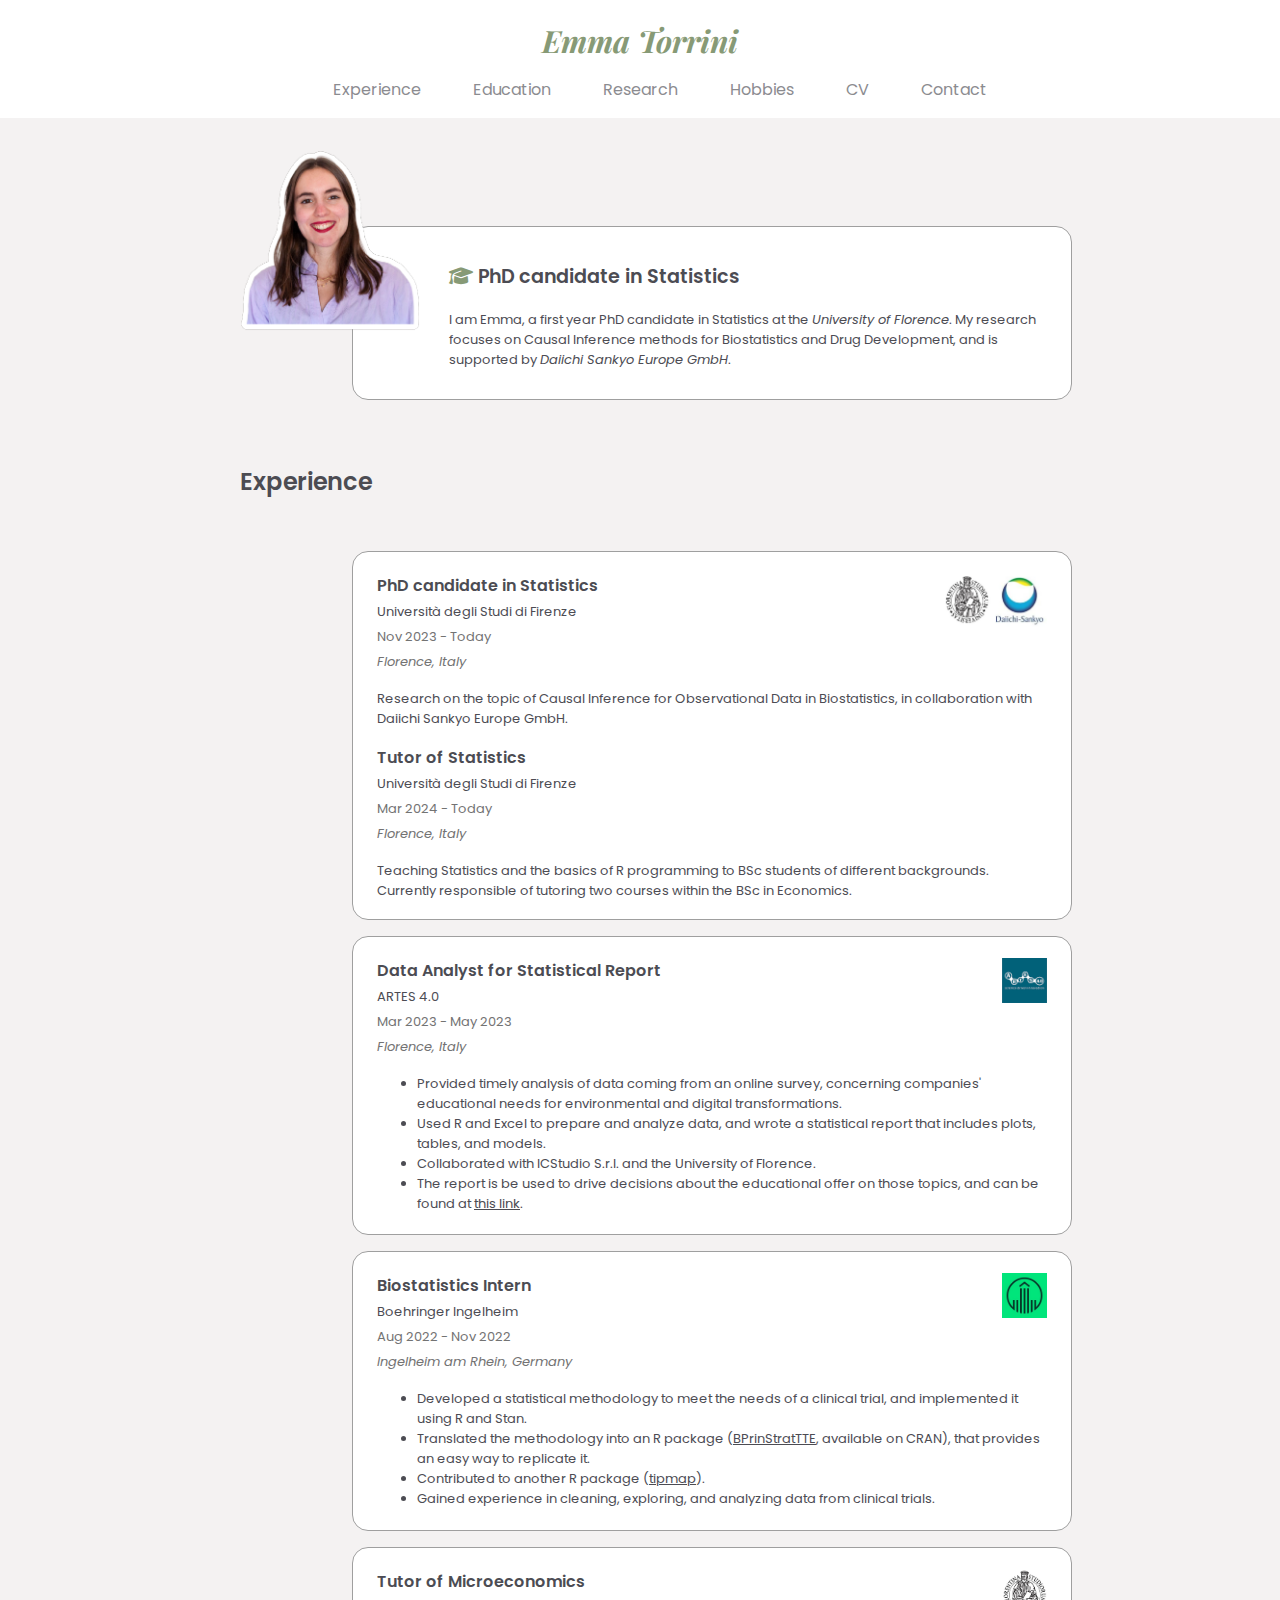
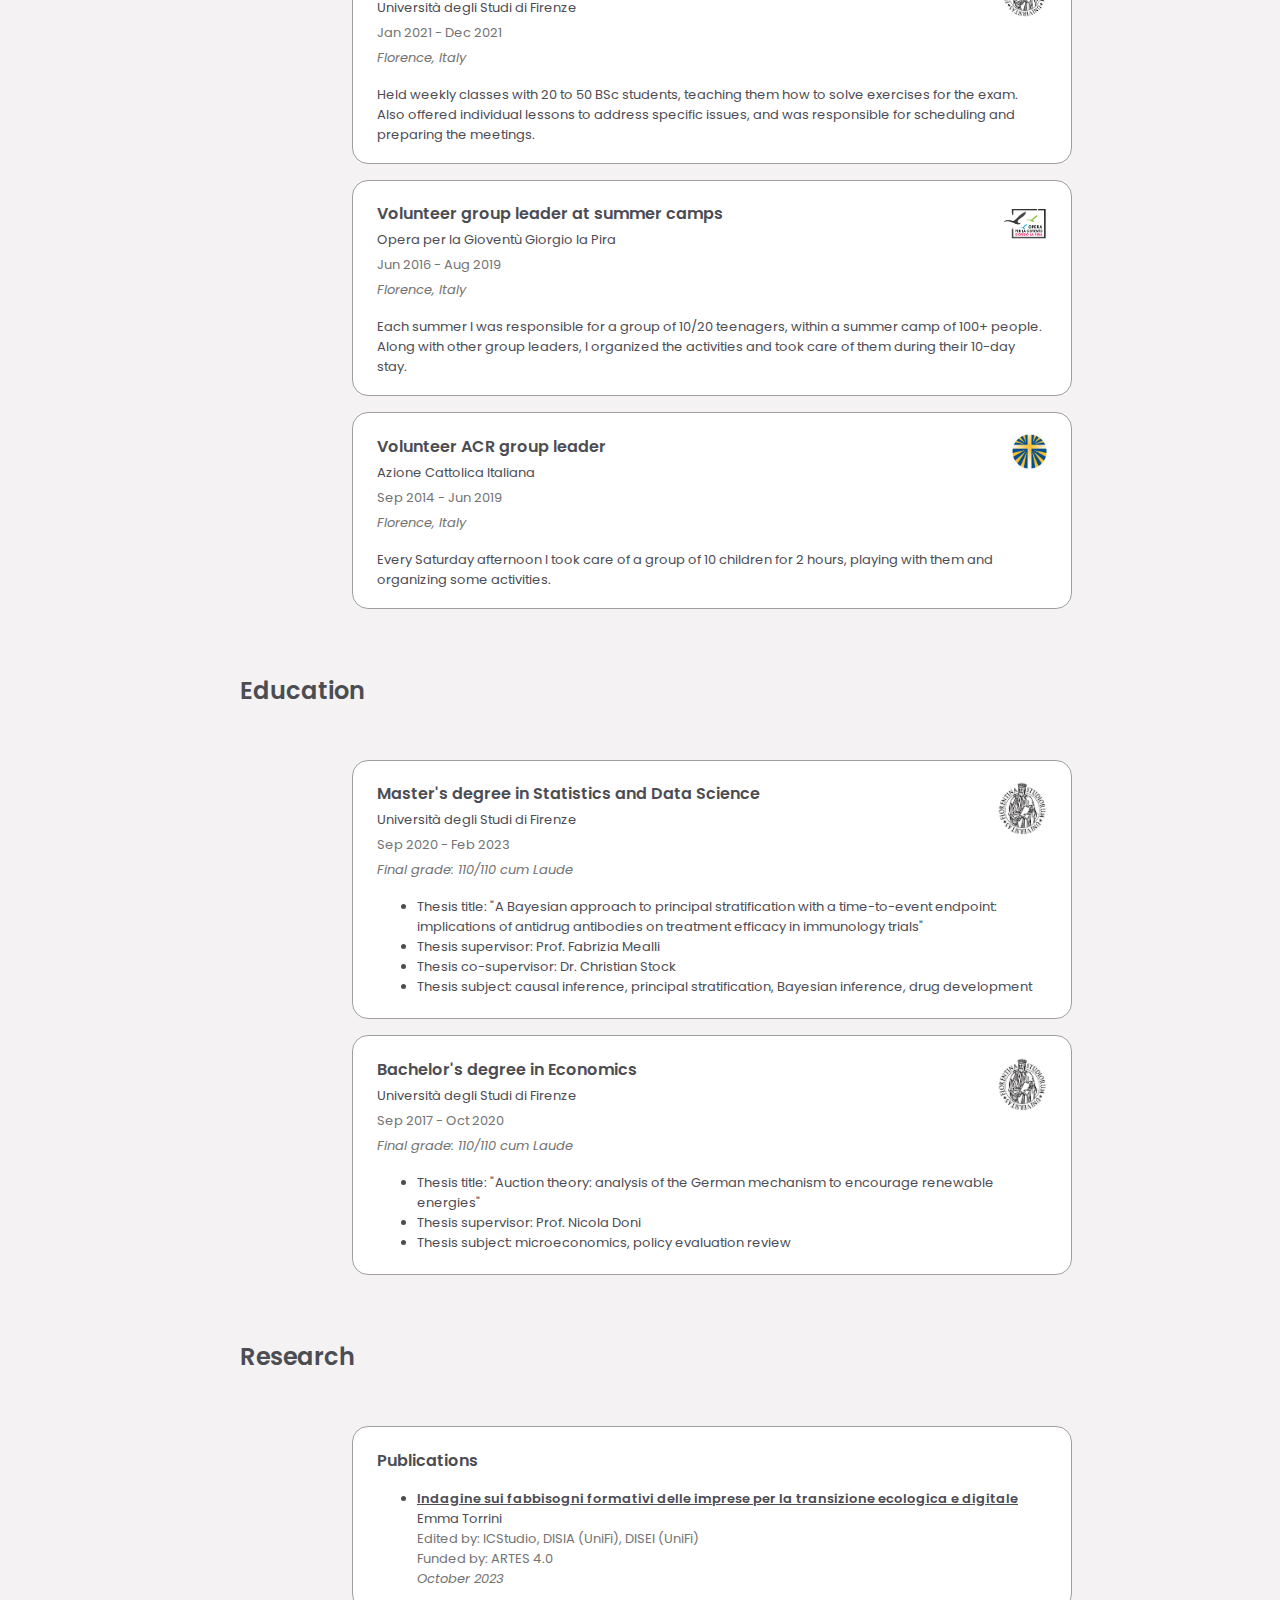
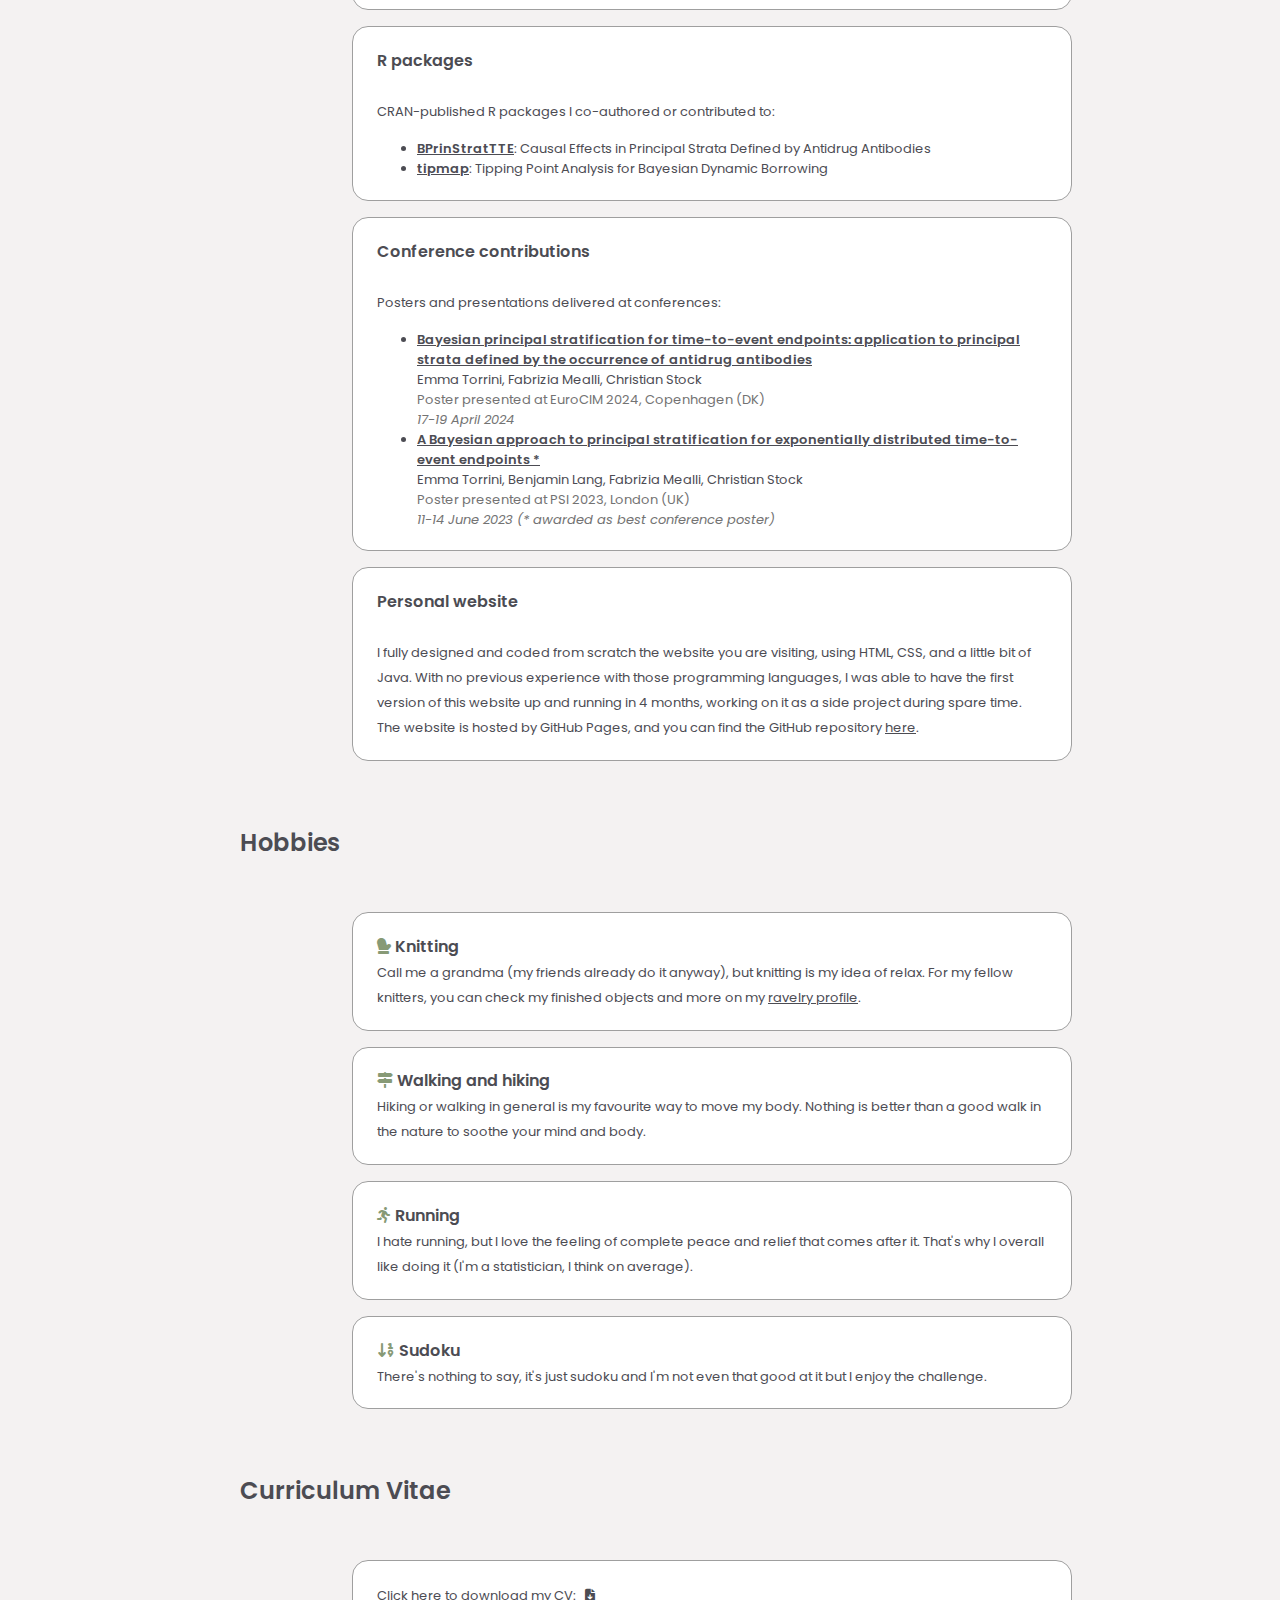
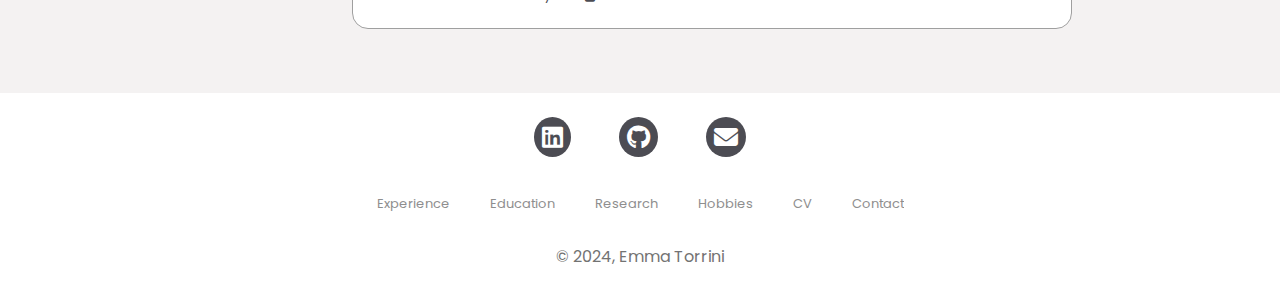
==== commit 099e2c9f: "updates" ====
--- a/index.html
+++ b/index.html
@@ -93,7 +93,7 @@
                     </span>
                 </p>
                 <p class="description">
-                    Research on the topic of causal inference for observational data in biostatistics, in collaboration with Daiichi Sankyo Europe GmbH.
+                    Research on the topic of Causal Inference for Observational Data in Biostatistics, in collaboration with Daiichi Sankyo Europe GmbH.
                 </p>
                 <p>
                     <span class="poppins-semibold">Tutor of Statistics</span> <br>
@@ -119,7 +119,12 @@
                     </span>
                 </p>
                 <p class="description">
-                    Responsible for analyzing data coming from an online survey concerning companies' educational needs for environmental and digital transformations. Used R and Excel to prepare and analyze data, and wrote a statistical report that includes plots, tables, and models. Collaborated with ICStudio S.r.l. and the University of Florence. The report will be used to drive decisions about the educational offer on those topics.
+                    <ul class="description">
+                        <li>Provided timely analysis of data coming from an online survey, concerning companies' educational needs for environmental and digital transformations.</li>
+                        <li>Used R and Excel to prepare and analyze data, and wrote a statistical report that includes plots, tables, and models.</li>
+                        <li>Collaborated with ICStudio S.r.l. and the University of Florence.</li>
+                        <li>The report is be used to drive decisions about the educational offer on those topics, and can be found at <a href="https://ics.it/report-dellindagine-sui-fabbisogni-formativi-per-la-transizione-ecologica-e-digitale-delle-imprese/?_gl=1*1vxgxuh*_ga*MTg4MDMwMTU0Ni4xNzAyMzA1Mzk5*_up*MQ" target="_blank">this link</a>.</li>
+                    </ul> 
                 </p>
             </div>
             <!--Boehringer-->
@@ -134,7 +139,12 @@
                     </span>
                 </p>
                 <p class="description">
-                    Developed a statistical methodology to meet the needs of a clinical trial, and implemented it using R and Stan. The work resulted in my Master Thesis, which describes the methodology and applies it to a simulated dataset. Also contributed to an R library (<a href="https://cran.r-project.org/web/packages/tipmap/index.html" target="_blank">tipmap</a>) and gained experience in cleaning, exploring, and analyzing data from a clinical trial.
+                    <ul class="description">
+                        <li>Developed a statistical methodology to meet the needs of a clinical trial, and implemented it using R and Stan.</li>
+                        <li>Translated the methodology into an R package (<a href="https://cran.r-project.org/web/packages/BPrinStratTTE/index.html" target="_blank">BPrinStratTTE</a>, available on CRAN), that provides an easy way to replicate it.</li>
+                        <li>Contributed to another R package (<a href="https://cran.r-project.org/web/packages/tipmap/index.html" target="_blank">tipmap</a>).</li>
+                        <li>Gained experience in cleaning, exploring, and analyzing data from clinical trials.</li>
+                    </ul>
                 </p>
             </div>
             <!--Tutor Micro-->
@@ -309,7 +319,7 @@
                     <span class="poppins-semibold">Personal website</span> <br> <br>
                     <span class="description">
                         I fully designed and coded from scratch the website you are visiting, using HTML, CSS, and a little bit of Java. 
-                        With no previous experience with those programming languages, I was able to have the first version of this website up and running in 3 months, working on it as a side project during spare time.
+                        With no previous experience with those programming languages, I was able to have the first version of this website up and running in 4 months, working on it as a side project during spare time.
                         The website is hosted by GitHub Pages, and you can find the GitHub repository <a href="https://github.com/emmatorrini/emmatorrini.github.io" target="_blank">here</a>.
                     </span>
                 </p>
@@ -364,7 +374,7 @@
                 <p>
                     <span class="description">
                         Click here to download my CV: &nbsp
-                        <a href="resources\CV_EmmaTorrini.pdf" download><i class="fa-solid fa-file-arrow-down acc-col"></i></a>
+                        <a href="resources\CV_EmmaTorrini.pdf" download><i class="fa-solid fa-file-arrow-down"></i></a>
                     </span>
                 </p>
             </div>
--- a/styles.css
+++ b/styles.css
@@ -15,9 +15,26 @@
     scroll-behavior: smooth;
 }
 
+/* Override default color for text selection */
+
+::-moz-selection { /* Code for Firefox */
+    color: #ffffff;
+    background: #C298C5;
+}
+  
+::selection {
+    color: #ffffff;
+    background: #C298C5;
+}
+
 a {
     color: inherit;
     font-size: inherit;
+}
+
+a:hover {
+    color: #C298C5;
+    transition: 0.5s;
 }
 
 .acc-col { /* accent color */
@@ -91,6 +108,7 @@
 
 nav li a:hover {
     opacity: 1;
+    color: #C298C5; /**************/
 }
 
 /* Navigation bar (end) */
@@ -248,6 +266,13 @@
     color: #4c4c53;
 }
 
+/* Icon to download CV */
+
+.fa-file-arrow-down:hover {
+    color: #C298C5;
+    transition: 0.5s;
+}
+
 /*--- FOOTER ---*/
 
 footer {
@@ -283,12 +308,14 @@
 }
 
 .social-icons a:hover {
-    background-color: #ffffff;
+    /*background-color: #ffffff;*/
+    background-color: #C298C5; /************/
     transition: 0.5s;
 }
 
 .social-icons a:hover i {
-    color: #4c4c53;
+    /*color: #4c4c53;*/
+    color: #ffffff; /************/
     transition: 0.5s;
 }
 
@@ -314,6 +341,7 @@
 
 .footer-nav ul li a:hover {
     opacity: 1;
+    color: #C298C5; /*************/
 }
 
 .footer-bottom {
